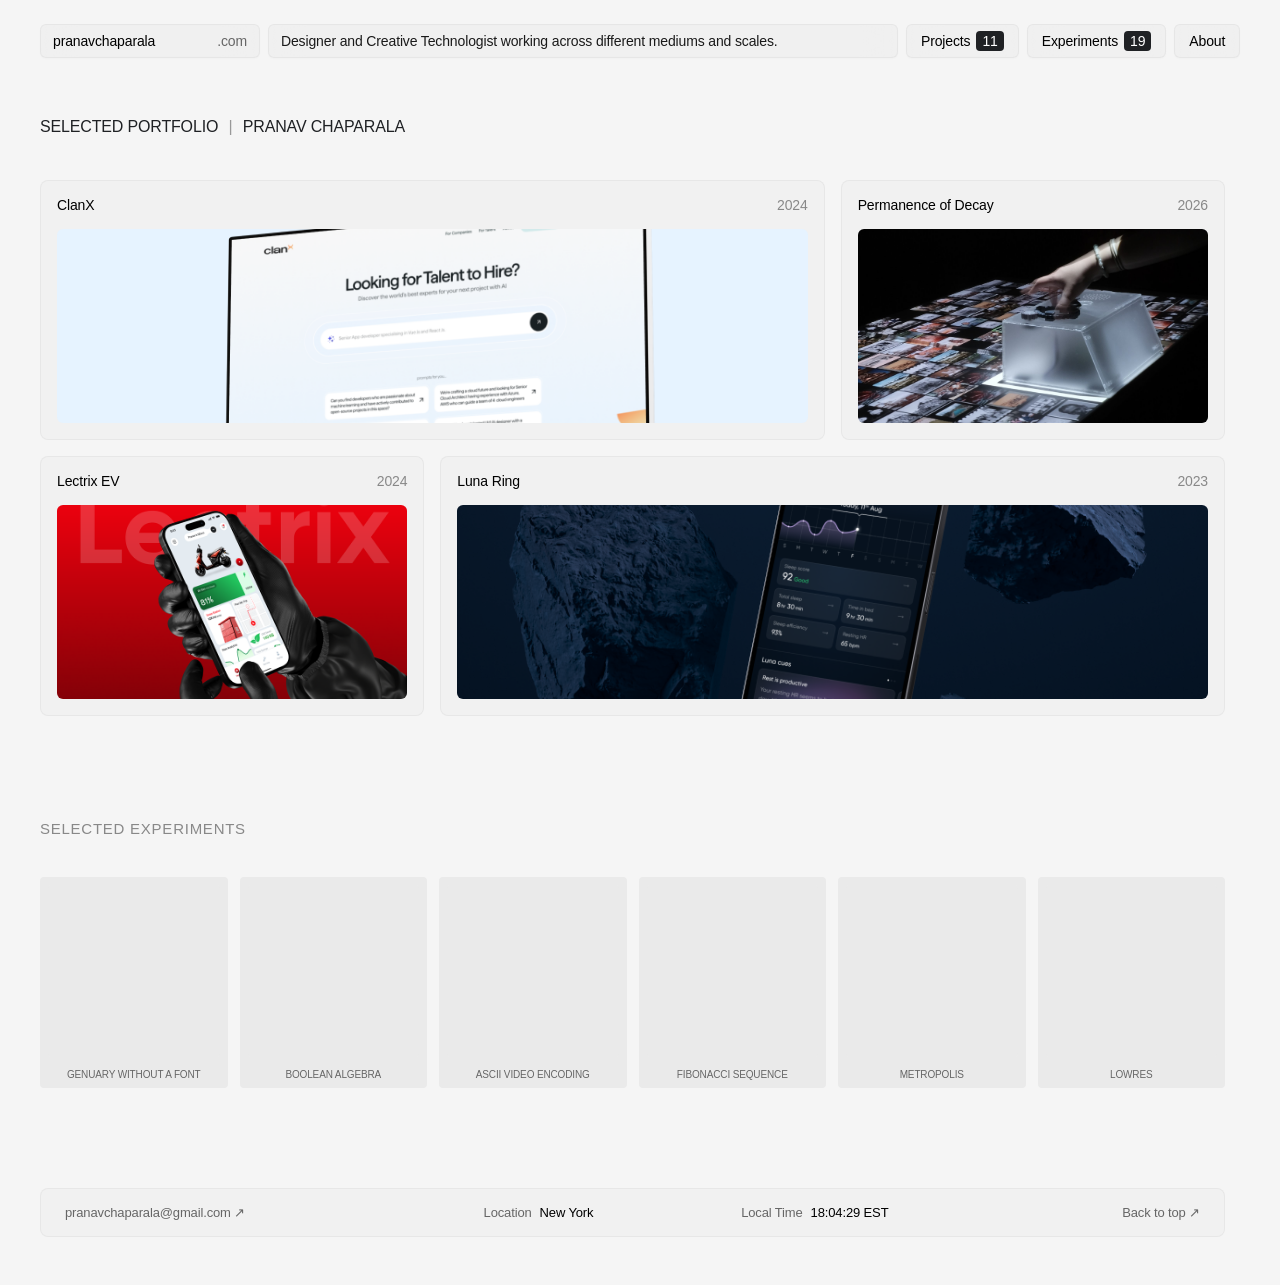
==== index.html @ d1af14c4 "About and footer" ====
<!DOCTYPE html>
<html lang="en">

<head>
    <script async src="https://www.googletagmanager.com/gtag/js?id=G-ZQ1FRLB07W"></script>
    <script>
        window.dataLayer = window.dataLayer || [];
        function gtag() { dataLayer.push(arguments); }
        gtag('js', new Date());
        gtag('config', 'G-ZQ1FRLB07W');
    </script>

    <meta charset="UTF-8">
    <meta name="viewport" content="width=device-width, initial-scale=1.0">
    <title>Pranav Chaparala — Designer & Creative Technologist</title>
    <meta name="description"
        content="Portfolio of Pranav Chaparala, Product Designer and Creative Technologist based in NYC, showcasing product design case studies, generative coding experiments, and physical interface installations.">
    <link rel="icon" type="image/png" href="favicon.png">

    <script defer src="https://cloud.umami.is/script.js"
        data-website-id="ac456770-c586-452f-afe2-117426e32d21"></script>

    <link rel="stylesheet" href="style.css">
</head>

<body class="page-entering">

    <header>
        <a href="index.html" class="header-block logo-block">pranavchaparala<span>.com</span></a>
        <div class="header-block tagline-block">Designer and Creative Technologist working across different mediums and scales.</div>
        <nav id="main-nav">
            <a href="projects.html" class="nav-btn">Projects <span class="count">11</span></a>
            <a href="experiments.html" class="nav-btn">Experiments <span class="count">19</span></a>
            <a href="about.html" class="nav-btn">About</a>
        </nav>
    </header>

    <h1 class="page-title">Selected Portfolio <span>|</span> Pranav Chaparala</h1>

    <main class="projects-wrapper">
        <div class="home-bento-grid" id="home-bento-grid">
            <!-- Populated by home.js -->
        </div>

        <h2 class="home-section-title">Selected Experiments</h2>
        <div class="home-experiments-thumbs" id="home-experiments-thumbs">
            <!-- Populated by home.js -->
        </div>
    </main>

    <!-- Case Study Modal -->
    <div class="modal-overlay" id="case-study-modal">
        <div class="modal-sheet" id="modal-sheet-node">
            <div class="modal-right-progress-rail" id="modal-rail">
                <div class="modal-right-viewport-window" id="modal-viewport-indicator"></div>
                <div class="modal-mini-map-blueprint" id="modal-mini-map-content"></div>
            </div>

            <div class="modal-inner-content-frame">
                <div class="modal-sticky-header">
                    <div class="modal-nav-header-container">
                        <div class="header-block modal-project-title" id="modal-title-target">Project Architectural Overview</div>
                        <a class="nav-btn active" id="modal-action-btn" target="_blank">Live Website ↗</a>
                        <button class="nav-btn" id="modal-close-btn-desktop" onclick="closeCaseStudy(event)">Close View</button>
                        <button class="nav-btn active" id="modal-close-btn-mobile" onclick="closeCaseStudy(event)">Close</button>
                    </div>
                </div>

                <div class="modal-body-scroller-content">
                    <div class="modal-content-container" id="modal-dynamic-body-target">
                    </div>
                </div>
            </div>
        </div>
    </div>

    <!-- Experiment Modal -->
    <div class="modal-overlay" id="experiment-modal">
        <div class="modal-sheet exp-modal-sheet" id="experiment-modal-sheet">
            <div class="modal-right-progress-rail" id="exp-modal-rail">
                <div class="modal-right-viewport-window" id="exp-modal-viewport-indicator"></div>
                <div class="modal-mini-map-blueprint" id="exp-modal-mini-map"></div>
            </div>

            <div class="modal-inner-content-frame">
                <div class="modal-sticky-header">
                    <div class="modal-nav-header-container">
                        <div class="header-block modal-project-title" id="experiment-modal-title">Experiment Title</div>
                        <button class="nav-btn" onclick="closeExperimentModal(event)">Close View</button>
                    </div>
                </div>

                <div class="modal-body-scroller-content exp-modal-body" id="exp-modal-body">
                    <div class="modal-content-container exp-modal-content" id="exp-modal-dynamic-body">
                        <div class="exp-modal-media-wrap" id="experiment-media-container"></div>
                        <div class="exp-modal-meta-row" id="exp-modal-meta"></div>
                    </div>
                </div>
            </div>
        </div>
    </div>

    <footer class="site-footer">
        <div class="site-footer-col">
            <a href="mailto:pranavchaparala@gmail.com" data-haptic>pranavchaparala@gmail.com ↗</a>
        </div>
        <div class="site-footer-col" id="nyc-location-wrap">
            <span>Location</span>
            <strong>New York</strong>
            <div class="footer-popup map-popup">
                <img src="assets/map.png" alt="NYC Map">
            </div>
        </div>
        <div class="site-footer-col" id="nyc-time-wrap">
            <span>Local Time</span>
            <strong id="nyc-local-time">00:00:00 EST</strong>
            <div class="footer-popup time-popup" id="other-timezones-list">
                <!-- Populated by home.js -->
            </div>
        </div>
        <div class="site-footer-col scroll-top-col">
            <a href="#" onclick="window.scrollTo({top:0, behavior:'smooth'}); return false;" data-haptic>Back to top ↗</a>
        </div>
    </footer>

    <script src="projects.js"></script>
    <script src="haptics.js"></script>
    <script src="page-transition.js"></script>
    <script src="experiments.js"></script>
    <script src="app.js"></script>
    <script src="home.js"></script>
    <script>
        function initTaglineMarquee() {
            const el = document.querySelector('.tagline-block');
            if (!el) return;
            const overflow = el.scrollWidth - el.clientWidth;
            if (overflow > 2) {
                el.style.setProperty('--marquee-dist', `-${overflow}px`);
                el.classList.add('overflow-active');
            }
        }
        window.addEventListener('load', initTaglineMarquee);
        window.addEventListener('resize', initTaglineMarquee);
    </script>
</body>

</html>
---- style.css ----
/* ============================================
   PORTFOLIO DESIGN SYSTEM
   Extracted from new_work.html design reference
   ============================================ */

/* --- Core Reset & Minimalist UI Foundations --- */
* {
    box-sizing: border-box;
    margin: 0;
    padding: 0;
    -webkit-font-smoothing: antialiased;
    -moz-osx-font-smoothing: grayscale;
}

html {
    scrollbar-gutter: stable;
}

body {
    font-family: "SF Pro Text", "SF Pro Display", -apple-system, BlinkMacSystemFont, "Segoe UI", Roboto, Helvetica, Arial, sans-serif;
    background-color: #F5F5F5;
    color: #000000;
    padding: 90px 40px 24px 40px;
    letter-spacing: -0.01em;
    overflow-x: hidden;
    font-size: 14px;
}

/* --- STABLE FIXED NAVIGATION BAR --- */
header {
    position: fixed;
    top: 0;
    left: 0;
    right: 0;
    display: flex;
    align-items: stretch;
    gap: 8px;
    padding: 24px 40px;
    background-color: transparent;
    z-index: 200000;
    width: 100%;
    pointer-events: none;
}

.header-block {
    position: relative;
    background-color: rgba(238, 238, 238, 0.75);
    backdrop-filter: blur(16px);
    -webkit-backdrop-filter: blur(16px);
    border: 1px solid rgba(221, 221, 221, 0.5);
    padding: 6px 12px;
    font-size: 14px;
    font-weight: 400;
    display: flex;
    align-items: center;
    color: #1F2124;
    border-radius: 6px;
    pointer-events: auto;
    box-shadow: 0 1px 2px rgba(0, 0, 0, 0.02);
    transition: background-color 0.15s ease, border-color 0.15s ease, color 0.15s ease;
}

.logo-block {
    font-weight: 500;
    cursor: pointer;
    text-decoration: none;
    color: inherit;
}

.logo-block:hover {
    background-color: #CAD1D9;
    color: #1F2124;
    border-color: rgba(200, 200, 200, 0.6);
}

.logo-block span {
    display: inline-block;
    color: #666666;
    margin-left: 8px;
    transition: margin-left 0.3s cubic-bezier(0.16, 1, 0.3, 1), color 0.15s ease;
}

.logo-block:hover span {
    margin-left: 0px;
    color: #CAD1D9;
}

.tagline-block {
    flex-grow: 1;
    color: #1a1a1a;
}

nav {
    display: flex;
    gap: 8px;
    pointer-events: auto;
}

@keyframes tagline-marquee {
    0% {
        transform: translateX(0);
    }

    40% {
        transform: translateX(0);
    }

    60% {
        transform: translateX(var(--marquee-dist, 0px));
    }

    90% {
        transform: translateX(var(--marquee-dist, 0px));
    }

    100% {
        transform: translateX(0);
    }
}

/* --- Desktop + Tablet: modal seamless transition --- */
@media (min-width: 769px) {
    .tagline-block {
        overflow: hidden;
        white-space: nowrap;
        position: relative;
        transition: opacity 0.4s cubic-bezier(0.16, 1, 0.3, 1), transform 0.4s cubic-bezier(0.16, 1, 0.3, 1);
    }

    .tagline-block.overflow-active .tagline-text {
        display: inline-block;
        animation: tagline-marquee 8s ease-in-out infinite;
    }

    nav {
        transition: opacity 0.4s cubic-bezier(0.16, 1, 0.3, 1), transform 0.4s cubic-bezier(0.16, 1, 0.3, 1);
    }

}

/* --- Desktop modal seamless transition --- */
@media (min-width: 1025px) {

    body:has(.modal-overlay.expanded) header .tagline-block,
    body:has(.modal-overlay.expanded) header nav,
    body:has(.modal-overlay.rail-active) header .tagline-block,
    body:has(.modal-overlay.rail-active) header nav {
        opacity: 0;
        pointer-events: none;
        transform: translateY(-4px);
    }
}

/* --- Desktop-only navbar structural layout --- */
@media (min-width: 1025px) {
    .header-block {
        height: 34px;
    }

    .nav-btn {
        height: 34px;
    }

    .logo-block {
        display: flex;
        justify-content: space-between;
        align-items: center;
        width: 220px;
        flex-shrink: 0;
    }

    nav {
        margin-left: auto;
    }
}

.haptic-container-hidden {
    display: inline-block !important;
    position: absolute !important;
    width: 1px !important;
    height: 1px !important;
    padding: 0 !important;
    margin: -1px !important;
    overflow: hidden !important;
    clip: rect(0, 0, 0, 0) !important;
    white-space: nowrap !important;
    border: 0 !important;
    pointer-events: none !important;
}

.haptic-input-hidden {
    position: absolute !important;
    opacity: 0 !important;
    pointer-events: none !important;
    visibility: hidden !important;
}

.nav-btn {
    position: relative;
    background-color: rgba(238, 238, 238, 0.75);
    backdrop-filter: blur(16px);
    -webkit-backdrop-filter: blur(16px);
    border: 1px solid rgba(221, 221, 221, 0.5);
    padding: 6px 14px;
    font-family: inherit;
    font-size: 14px;
    cursor: pointer;
    display: flex;
    align-items: center;
    gap: 6px;
    color: #000000;
    border-radius: 6px;
    box-shadow: 0 1px 2px rgba(0, 0, 0, 0.02);
    transition: background-color 0.15s ease, border-color 0.15s ease, color 0.15s ease;
    text-decoration: none;
}

.nav-btn:hover {
    background-color: #CAD1D9;
    color: #000000;
    border-color: rgba(200, 200, 200, 0.6);
}

.nav-btn .count {
    background-color: #1F2124;
    color: #FFFFFF;
    padding: 2px 6px;
    font-size: 14px;
    font-weight: 500;
    border-radius: 4px;
    transition: background-color 0.15s ease, color 0.15s ease;
}

.nav-btn.active {
    background-color: #1F2124;
    color: #FFFFFF;
    border-color: #1F2124;
}

.nav-btn.active .count {
    background-color: #FFFFFF;
    color: #1F2124;
}

/* --- Page Title --- */
.page-title {
    font-size: 16px;
    font-weight: 400;
    letter-spacing: -0.01em;
    margin-top: 28px;
    margin-bottom: 28px;
    color: #1F2124;
    text-transform: uppercase;
}

.page-title span {
    color: #999999;
    margin: 0 6px;
    font-weight: 300;
}

/* --- Grid & Cards Architecture --- */
.projects-wrapper {
    display: flex;
    flex-direction: column;
    gap: 24px;
    width: 100%;
}

/* 3-column grid that contains all layout-1 single-image cards */
.project-single-grid {
    display: grid;
    grid-template-columns: repeat(3, 1fr);
    gap: 16px;
    width: 100%;
}

.project-card-container {
    display: flex;
    flex-direction: column;
    gap: 6px;
    background-color: #EAEAEA;
    border-radius: 4px;
    padding: 8px;
    text-decoration: none;
    color: inherit;
    cursor: pointer;
    width: 100%;
    transition: background-color 0.2s ease;
}

/* Inside single-grid, each card fills its grid cell */
.project-single-grid .project-card-container {
    width: 100%;
}

.project-header {
    display: flex;
    justify-content: space-between;
    padding: 2px;
    font-size: 14px;
    color: #1F2124;
}

.project-gallery {
    display: grid;
    gap: 6px;
    width: 100%;
}

@media (min-width: 769px) {

    /* layout-2 hugs content, layout-3 is full width */
    .project-card-container.layout-2 {
        width: fit-content;
        max-width: 100%;
    }

    .project-card-container.layout-3 {
        width: 100%;
    }

    /* layout-2 hugs content, layout-3 always full-width */
    .project-card-container.layout-2 .project-gallery {
        width: fit-content;
        max-width: 100%;
    }

    .project-card-container.layout-3 .project-gallery {
        width: 100%;
    }

    .project-gallery {
        display: flex;
        gap: 6px;
        height: 420px;
    }

    .media-frame {
        height: 100%;
        width: auto;
        flex-shrink: 1;
        min-width: 0;
    }

    .project-card-container.layout-3 .media-frame {
        flex: 1;
    }
}

/* Single-image cards in the 3-col grid use aspect-ratio, not fixed height */
.project-single-grid .project-gallery {
    height: auto;
    display: block;
}

.project-single-grid .media-frame {
    width: 100%;
    position: relative;
}

.project-single-grid .media-frame img,
.project-single-grid .media-frame video {
    position: absolute;
    top: 0;
    left: 0;
    width: 100%;
    height: 100%;
    object-fit: cover;
}

.gallery-grid-3 {
    grid-template-columns: repeat(3, 1fr);
}

.gallery-grid-2 {
    grid-template-columns: 4fr 7fr;
}

.gallery-grid-1 {
    grid-template-columns: 1fr;
}

.gallery-grid-panoramic-single {
    grid-template-columns: 1fr;
    max-width: 66.666%;
}

.media-frame {
    position: relative;
    background-color: #E5E8EB;
    overflow: hidden;
    border-radius: 4px;
    width: 100%;
}

.ratio-cube {
    aspect-ratio: 1.5 / 1;
}

.ratio-panoramic-split {
    aspect-ratio: 2.3 / 1;
}

.ratio-echoes-left {
    aspect-ratio: 1 / 1.05;
}

.ratio-echoes-right {
    aspect-ratio: 1.75 / 1;
}

.ratio-landscape {
    aspect-ratio: 16 / 9.5;
}

.media-frame img,
.media-frame video {
    width: 100%;
    height: 100%;
    object-fit: cover;
    display: block;
    transition: transform 0.4s cubic-bezier(0.16, 1, 0.3, 1);
}

.project-card-container:hover .media-frame img,
.project-card-container:hover .media-frame video {
    transform: scale(0.98);
    border-radius: 4px;
}

/* Reveal color matches card hover bg so no "shadow ring" appears */
.project-card-container:hover .media-frame {
    background-color: #CBD1D7;
}

.project-card-container:hover {
    background-color: #CBD1D7;
}

/* projects-section: flex column, gaps between layout rows */
#projects-section {
    display: flex;
    flex-direction: column;
    gap: 24px;
    width: 100%;
}




/* --- Experiments Masonry — 5 columns, project-card-container style --- */
.experiments-masonry {
    column-count: 5;
    column-gap: 16px;
    width: 100%;
}

/* Each card uses the same project-card-container look */
.experiment-item {
    break-inside: avoid;
    margin-bottom: 16px;
    display: inline-block;
    /* required for CSS column flow */
    width: 100%;
}

.experiment-item .project-header {
    margin-bottom: 4px;
}

.experiment-item .project-year {
    opacity: 0.8;
}

/* Media wrapper inside the card: natural aspect ratio, no cropping */
.experiment-media-wrap {
    width: 100%;
    overflow: hidden;
    border-radius: 3px;
    background-color: #E5E8EB;
}

.experiment-media {
    display: block;
    width: 100%;
    height: auto;
    border-radius: 3px;
    transition: transform 0.4s cubic-bezier(0.16, 1, 0.3, 1);
}

/* Reuse project card hover — scale image, match bg so no shadow ring */
.experiment-item.project-card-container:hover .experiment-media-wrap {
    background-color: #CBD1D7;
}

.experiment-item.project-card-container:hover .experiment-media {
    transform: scale(0.99);
}

/* Responsive */
@media (max-width: 1400px) {
    .experiments-masonry {
        column-count: 4;
    }
}

@media (max-width: 1100px) {
    .experiments-masonry {
        column-count: 3;
    }
}

@media (max-width: 768px) {
    .experiments-masonry {
        column-count: 2;
        column-gap: 10px;
    }

    .experiment-item {
        margin-bottom: 10px;
    }
}

@media (max-width: 480px) {
    .experiments-masonry {
        column-count: 2;
    }
}

/* -------------------------------------------------------
   EXPERIMENT MODAL — viewport-fit, no scroll needed
   ------------------------------------------------------- */

/* The sheet for experiments is taller by default so content fits */
.exp-modal-sheet {
    display: flex;
    flex-direction: column;
}

/* Body layout: flex column so image fills remaining space */
.exp-modal-body {
    flex: 1;
    min-height: 0;
    display: flex;
    flex-direction: column;
    padding: 8px 32px 24px 32px;
    overflow-y: auto;
    /* always enable scrolling if needed */
    transition: padding 0.5s cubic-bezier(0.16, 1, 0.3, 1);
}

.exp-modal-content {
    flex: 1;
    min-height: 0;
    display: flex;
    flex-direction: column;
    gap: 20px;
}

/* Media wraps tightly around content (no waste space) */
.exp-modal-media-wrap {
    flex: 0 1 auto;
    width: fit-content;
    height: fit-content;
    max-width: 100%;
    margin: 0 auto;
    display: flex;
    align-items: center;
    justify-content: center;
    overflow: hidden;
    border-radius: 6px;
    background-color: #F0F0F0;
}

.exp-modal-media-wrap img,
.exp-modal-media-wrap video {
    max-width: 100%;
    max-height: min(720px, 70vh);
    width: auto;
    height: auto;
    object-fit: contain;
    display: block;
    border-radius: 4px;
}

/* Compact metadata board for experiments modal */
.exp-metadata-board {
    margin: 0 auto 0 auto;
    flex-shrink: 0;
}

.exp-metadata-board .meta-panel-body-card {
    padding: 14px 18px;
    font-size: 14px;
}


/* --- About Section --- */
.about-container {
    max-width: 900px;
    display: flex;
    flex-direction: column;
    gap: 0;
}

.about-container h1 {
    font-size: 32px;
    font-weight: 600;
    letter-spacing: -0.03em;
    color: #1F2124;
    margin-bottom: 16px;
}

.about-container h2 {
    font-size: 13px;
    font-weight: 500;
    letter-spacing: 0.04em;
    text-transform: uppercase;
    color: #999999;
    margin-top: 24px;
    margin-bottom: 12px;
}

.about-body-text {
    font-size: 15px;
    color: #444444;
    line-height: 1.65;
    margin-bottom: 8px;
}

.about-divider {
    border: none;
    border-top: 1px solid #E0E0E0;
    margin: 24px 0;
}

.about-two-col {
    display: grid;
    grid-template-columns: 1fr 1fr;
    gap: 40px;
}

.about-links {
    display: flex;
    flex-direction: column;
    gap: 8px;
}

.about-links a {
    color: #1F2124;
    text-decoration: none;
    font-size: 15px;
    transition: color 0.15s ease;
}

.about-links a:hover {
    color: #666666;
}

.about-work-list {
    display: flex;
    flex-direction: column;
    gap: 6px;
}

.about-work-list span {
    font-size: 15px;
    color: #444444;
}

.about-recognition-grid {
    display: grid;
    grid-template-columns: 1fr 1fr;
    gap: 12px 40px;
}

.about-recognition-grid span {
    font-size: 15px;
    color: #444444;
}

/* --- Backdrop View Overlay (Modal) --- */
.modal-overlay {
    position: fixed;
    top: 0;
    left: 0;
    width: 100%;
    height: 100%;
    z-index: 10000;
    display: flex;
    justify-content: center;
    align-items: flex-start;
    opacity: 0;
    pointer-events: none;
    transition: opacity 0.4s cubic-bezier(0.16, 1, 0.3, 1);
}

.modal-overlay::before {
    content: "";
    position: fixed;
    top: 0;
    left: 0;
    width: 100%;
    height: 100%;
    background-color: rgba(0, 0, 0, 0);
    backdrop-filter: blur(0px);
    -webkit-backdrop-filter: blur(0px);
    z-index: -1;
    transition: backdrop-filter 0.8s cubic-bezier(0.16, 1, 0.3, 1), -webkit-backdrop-filter 0.8s cubic-bezier(0.16, 1, 0.3, 1), background-color 0.8s cubic-bezier(0.16, 1, 0.3, 1);
}

.modal-overlay.active {
    opacity: 1;
    pointer-events: auto;
}

.modal-overlay.active::before {
    background-color: rgba(0, 0, 0, 0.12);
    backdrop-filter: blur(6px);
    -webkit-backdrop-filter: blur(6px);
}

/* --- Minimap Rail --- */
.modal-right-progress-rail {
    position: fixed;
    top: 50%;
    right: 20px;
    transform: translateY(-50%);
    width: 52px;
    height: auto;
    max-height: calc(100vh - 120px);
    background-color: rgba(0, 0, 0, 0.02);
    border: 1px solid rgba(0, 0, 0, 0.06);
    border-radius: 4px;
    z-index: 1000;
    pointer-events: none;
    opacity: 0;
    overflow: hidden;
    display: flex;
    flex-direction: column;
    transition: opacity 0.3s ease;
}

.modal-overlay.expanded .modal-right-progress-rail,
.modal-overlay.rail-active .modal-right-progress-rail {
    opacity: 1;
}

.modal-right-viewport-window {
    position: absolute;
    left: 0;
    top: 0;
    width: 100%;
    border: 1.5px solid #000000;
    background-color: rgba(0, 0, 0, 0.03);
    z-index: 2;
    will-change: transform, height;
}

.modal-mini-map-blueprint {
    position: absolute;
    right: 0;
    top: 0;
    width: 100vw;
    pointer-events: none;
    opacity: 0.12;
    transform-origin: top right;
    z-index: 1;
}

/* --- Modal Sheet Container --- */
.modal-sheet {
    position: relative;
    background-color: #FFFFFF;
    width: 70%;
    max-width: 1100px;
    height: calc(100vh - 130px);
    margin-top: 90px;
    border-radius: 12px;
    box-shadow: 0 20px 50px rgba(0, 0, 0, 0.08);
    overflow-y: scroll;
    overflow-x: hidden;
    transform: translateY(60px) translateZ(0);
    will-change: transform, width, max-width, height, margin-top, border-radius;
    transition: transform 0.5s cubic-bezier(0.16, 1, 0.3, 1), width 0.5s cubic-bezier(0.16, 1, 0.3, 1), max-width 0.5s cubic-bezier(0.16, 1, 0.3, 1), height 0.5s cubic-bezier(0.16, 1, 0.3, 1), margin-top 0.5s cubic-bezier(0.16, 1, 0.3, 1), border-radius 0.5s cubic-bezier(0.16, 1, 0.3, 1);
}

.modal-sheet::-webkit-scrollbar {
    display: none;
}

.modal-sheet {
    scrollbar-width: none;
}

.modal-overlay.active .modal-sheet {
    transform: translateY(0) translateZ(0);
}

.modal-overlay.expanded .modal-sheet {
    width: 100%;
    max-width: 100%;
    height: 100vh;
    margin-top: 0;
    border-radius: 0;
}

/* --- STICKY CONTROL SUB-NAV BAR --- */
.modal-sticky-header {
    position: sticky;
    top: 0;
    background-color: transparent;
    z-index: 99;
    padding: 24px 32px;
    transition: padding 0.5s cubic-bezier(0.16, 1, 0.3, 1);
    pointer-events: none;
}

.modal-overlay.expanded .modal-sticky-header {
    padding: 24px 40px;
    /* Match main tagline padding */
}

.modal-nav-header-container {
    width: 100%;
    max-width: 1036px;
    margin: 0 auto;
    display: flex;
    gap: 8px;
    align-items: stretch;
    pointer-events: auto;
    /* permit clicks through the pointer-events: none header parent */
    transition: max-width 0.4s cubic-bezier(0.16, 1, 0.3, 1);
}

@media (min-width: 769px) {

    .modal-overlay.expanded .modal-nav-header-container,
    .modal-overlay.rail-active .modal-nav-header-container {
        max-width: none !important;
        width: 100% !important;
    }
}

.modal-project-title {
    font-size: 14px;
    font-weight: 500;
    color: #1F2124;
    flex-grow: 1;
    transition: margin-left 0.4s cubic-bezier(0.16, 1, 0.3, 1);
}

@media (min-width: 1025px) {

    .modal-overlay.expanded .modal-project-title,
    .modal-overlay.rail-active .modal-project-title {
        margin-left: 228px !important;
    }
}

/* --- Content Layout Scroller Frame --- */
.modal-inner-content-frame {
    width: 100%;
    display: flex;
    flex-direction: column;
}

.modal-body-scroller-content {
    width: 100%;
    padding: 8px 32px 32px 32px;
    display: flex;
    flex-direction: column;
    transition: padding 0.5s cubic-bezier(0.16, 1, 0.3, 1);
}

.modal-content-container {
    width: 100%;
    max-width: 1036px;
    margin: 0 auto;
    display: flex;
    flex-direction: column;
    gap: 40px;
}

.modal-overlay.expanded .modal-body-scroller-content {
    padding: 12px 110px 120px 64px;
}

/* --- Modal Hero Section --- */
.modal-hero-showcase {
    background: linear-gradient(to bottom, #EAEAEA, #FFFFFF);
    border-radius: 6px;
    padding: 64px 24px;
    text-align: center;
    display: flex;
    flex-direction: column;
    align-items: center;
    gap: 32px;
    width: 100%;
}

.modal-hero-title {
    font-size: 46px;
    font-weight: 700;
    color: #1F2124;
    letter-spacing: -0.03em;
    line-height: 1.1;
    max-width: 600px;
}

.modal-hero-display-frame {
    width: 85%;
    aspect-ratio: 1.618 / 1;
    background-color: #FFFFFF;
    border-radius: 4px;
    box-shadow: 0 12px 36px rgba(0, 0, 0, 0.06);
    border: 1px solid #EAEAEA;
    overflow: hidden;
}

.modal-hero-display-frame img,
.modal-hero-display-frame video {
    width: 100%;
    height: 100%;
    object-fit: cover;
}

.modal-body-intro-text {
    font-size: 15px;
    color: #444444;
    line-height: 1.6;
    text-align: center;
    max-width: 640px;
    margin: 0 auto;
}

/* --- UNIFIED CSS GRID FOR METADATA PANELS --- */
.metadata-showcase-board {
    display: grid;
    grid-template-columns: 2.1fr 1fr 1fr;
    gap: 12px;
    width: 100%;
    max-width: 1036px;
    margin: 32px auto 48px auto;
    font-family: -apple-system, BlinkMacSystemFont, "Segoe UI", Roboto, Helvetica, sans-serif;
}

.meta-stack-block {
    display: flex;
    flex-direction: column;
    background-color: #EFEFEF;
    border-radius: 6px;
    padding: 8px;
    gap: 4px;
}

.meta-panel-tag-new {
    font-size: 11px;
    font-weight: 500;
    color: #8C939D;
    text-transform: uppercase;
    letter-spacing: 0.05em;
    display: block;
}

.meta-panel-body-new {
    font-size: 14px;
    color: #1A1D20;
    line-height: 1.4;
    flex-grow: 1;
}

.meta-panel-body-new.list-layout {
    display: flex;
    flex-direction: column;
    gap: 2px;
}

.meta-list-row {
    color: #1A1D20;
    font-size: 14px;
    font-weight: 400;
}

.mobile-live-website-btn {
    display: none;
}

#modal-close-btn-mobile {
    display: none;
}

/* --- Narrative Content Modules --- */
.narrative-editorial-block {
    display: flex;
    flex-direction: column;
    gap: 16px;
    max-width: 720px;
    margin: 20px 0;
}

.narrative-editorial-block h3 {
    font-size: 20px;
    font-weight: 600;
    color: #1F2124;
    letter-spacing: -0.01em;
}

.narrative-editorial-block p {
    font-size: 15px;
    color: #444444;
    line-height: 1.65;
}

/* --- Split Imagery Showcase --- */
.split-imagery-showcase {
    display: grid;
    grid-template-columns: repeat(2, 1fr);
    gap: 16px;
    width: 100%;
    margin: 12px 0;
}

.split-img-box {
    background-color: #F9F9F9;
    border: 1px solid #EEEEEE;
    border-radius: 6px;
    aspect-ratio: 16 / 10;
    overflow: hidden;
}

.split-img-box img,
.split-img-box video {
    width: 100%;
    height: 100%;
    object-fit: cover;
}

/* --- Full Width Image in Modal --- */
.modal-full-img {
    width: 100%;
    border-radius: 6px;
    overflow: hidden;
    border: 1px solid #EEEEEE;
}

.modal-full-img img,
.modal-full-img video {
    width: 100%;
    height: auto;
    display: block;
}

/* --- Experiment Modal --- */
.experiment-modal-overlay {
    position: fixed;
    top: 0;
    left: 0;
    width: 100%;
    height: 100%;
    z-index: 10000;
    display: flex;
    justify-content: center;
    align-items: center;
    opacity: 0;
    pointer-events: none;
    transition: opacity 0.3s cubic-bezier(0.16, 1, 0.3, 1);
}

.experiment-modal-overlay::before {
    content: "";
    position: fixed;
    top: 0;
    left: 0;
    width: 100%;
    height: 100%;
    background-color: rgba(0, 0, 0, 0);
    backdrop-filter: blur(16px);
    -webkit-backdrop-filter: blur(16px);
    z-index: -1;
    opacity: 0;
    transition: opacity 0.3s ease, background-color 0.3s ease;
}

.experiment-modal-overlay.active {
    opacity: 1;
    pointer-events: auto;
}

.experiment-modal-overlay.active::before {
    background-color: rgba(0, 0, 0, 0.4);
    opacity: 1;
}

.experiment-modal-content {
    position: relative;
    max-width: 80vw;
    max-height: 85vh;
    display: flex;
    flex-direction: column;
    align-items: center;
    gap: 16px;
}

.experiment-modal-content img,
.experiment-modal-content video {
    max-width: 100%;
    max-height: 75vh;
    border-radius: 8px;
    object-fit: contain;
}

.experiment-modal-info {
    text-align: center;
    color: #FFFFFF;
}

.experiment-modal-info h3 {
    font-size: 18px;
    font-weight: 600;
    margin-bottom: 4px;
}

.experiment-modal-info p {
    font-size: 14px;
    opacity: 0.7;
}

.experiment-modal-close {
    position: absolute;
    top: -40px;
    right: 0;
    background: rgba(255, 255, 255, 0.15);
    border: none;
    color: #FFFFFF;
    font-size: 14px;
    padding: 6px 14px;
    border-radius: 4px;
    cursor: pointer;
    font-family: inherit;
    transition: background 0.15s ease;
}

.experiment-modal-close:hover {
    background: rgba(255, 255, 255, 0.25);
}

/* --- Responsive Breakpoints --- */
@media (max-width: 992px) {
    .modal-right-progress-rail {
        display: none !important;
    }

    .modal-overlay.expanded .modal-body-scroller-content {
        padding: 12px 32px 48px 32px;
    }
}

@media (max-width: 1024px) {
    body {
        padding: 110px 16px 16px 16px;
    }

    header {
        padding: 16px;
        flex-direction: column;
        align-items: stretch;
        gap: 8px;
    }

    .logo-block {
        width: 100%;
        display: flex;
        justify-content: flex-start;
        align-items: center;
    }


    .tagline-block {
        display: none;
    }

    nav {
        width: 100%;
        display: flex;
        gap: 8px;
    }

    nav .nav-btn {
        flex: 1;
        justify-content: center;
    }

    /* Only show first picture of cover on mobile */
    .project-gallery .media-frame:not(:first-child) {
        display: none !important;
    }

    .project-single-grid {
        grid-template-columns: 1fr !important;
    }

    .modal-overlay.expanded .modal-project-title,
    .modal-overlay.rail-active .modal-project-title {
        margin-left: 0 !important;
    }

    .project-row-split {
        grid-template-columns: 1fr;
        gap: 16px;
    }

    .gallery-grid-3,
    .gallery-grid-2 {
        grid-template-columns: 1fr;
    }

    .gallery-grid-panoramic-single {
        max-width: 100%;
    }

    .modal-sheet {
        width: 100%;
        height: 100vh;
        margin-top: 0;
        border-radius: 0;
    }

    .modal-sticky-header {
        padding: 12px;
        top: 88px;
    }

    .modal-nav-header-container {
        flex-wrap: wrap;
    }

    .modal-body-scroller-content {
        padding: 16px 12px;
    }

    /* Prevent padding increase on mobile project detail page when scrolled */
    .modal-overlay.expanded .modal-body-scroller-content {
        padding: 16px 12px !important;
    }

    .modal-overlay.expanded .modal-sticky-header {
        padding: 12px !important;
    }

    /* Modal button changes for mobile */
    #modal-action-btn,
    #modal-close-btn-desktop {
        display: none !important;
    }

    #modal-close-btn-mobile {
        display: flex !important;
    }

    .mobile-live-website-btn {
        display: flex !important;
        width: 100%;
        justify-content: center;
        margin-top: -16px;
        margin-bottom: 24px;
        text-align: center;
    }

    .metadata-showcase-board {
        grid-template-columns: 1fr;
        gap: 16px;
    }

    .split-imagery-showcase {
        grid-template-columns: 1fr;
    }

    .meta-panel-body-card {
        height: auto;
    }

    .modal-hero-title {
        font-size: 28px;
    }

    .about-two-col {
        grid-template-columns: 1fr;
        gap: 16px;
    }

    .about-recognition-grid {
        grid-template-columns: 1fr;
    }

    .experiments-grid {
        grid-template-columns: repeat(auto-fill, minmax(160px, 1fr));
    }
}

/* --- CASE STUDY STYLES (Scoped to case-study-container inside modal-sheet) --- */
.modal-sheet .case-study-container {
    width: 100%;
    max-width: 1036px;
    margin-left: 0;
    padding-top: 0;
    padding-bottom: 80px;
    display: flex;
    flex-direction: column;
}

.modal-sheet .case-study-container h1 {
    font-size: 18px;
    font-weight: 500;
    margin-bottom: 20px;
    letter-spacing: -0.01em;
    line-height: 1.1;
}

.modal-sheet .case-study-container .body-text {
    font-size: 18px;
    line-height: 1.5;
    color: #000000;
    margin-bottom: 24px;
}

.modal-sheet .case-study-container .meta-grid {
    display: grid;
    grid-template-columns: 80px 1fr;
    gap: 10px 40px;
    margin: 40px 0 50px 0;
}

.modal-sheet .case-study-container .meta-label {
    font-size: 18px;
    color: #919191;
}

.modal-sheet .case-study-container .meta-value {
    font-size: 18px;
    color: #000000;
    font-weight: 500;
}

.modal-sheet .case-study-container h2 {
    font-size: 18px;
    font-weight: 600;
    text-transform: uppercase;
    margin: 50px 0 20px;
    letter-spacing: 0.05em;
}

.modal-sheet .case-study-container hr {
    border: none;
    height: 1px;
    background: rgba(0, 0, 0, 0.08);
    margin: 50px 0;
}

.modal-sheet .case-study-container img {
    width: 100%;
    height: auto;
    display: block;
    margin-bottom: 20px;
}

.modal-sheet .case-study-container .full-img {
    width: 100%;
    height: auto;
    background: #f5f5f5;
    margin-bottom: 20px;
    display: block;
}

.modal-sheet .case-study-container .img-grid {
    display: grid;
    grid-template-columns: 1fr 1fr;
    gap: 20px;
    margin: 20px 0;
}

.modal-sheet .case-study-container .gallery-grid {
    display: grid;
    grid-template-columns: repeat(3, 1fr);
    gap: 15px;
    margin: 20px 0;
}

.modal-sheet .case-study-container .gallery-item {
    aspect-ratio: 16/10;
    background: #f5f5f5;
    width: 100%;
}

.modal-sheet .case-study-container .tagline {
    font-size: 18px;
    font-style: italic;
    color: #707070;
    margin-bottom: 24px;
}

.modal-sheet .case-study-container .list-title {
    font-size: 14px;
    font-weight: 700;
    text-transform: uppercase;
    letter-spacing: 0.05em;
    margin-bottom: 15px;
    display: block;
}

.modal-sheet .case-study-container .list-section {
    margin-bottom: 40px;
    list-style: none;
}

.modal-sheet .case-study-container .list-section li {
    font-size: 18px;
    line-height: 1.8;
    color: #000000;
}

.modal-sheet .case-study-container .list-section li::before {
    content: "• ";
    color: #919191;
    margin-right: 5px;
}

.modal-sheet .case-study-container .two-col-text {
    display: grid;
    grid-template-columns: 1fr 1fr;
    gap: 40px;
    margin: 20px 0;
}

.modal-sheet .case-study-container .quote-box {
    font-size: 24px;
    line-height: 1.4;
    font-weight: 400;
    margin: 80px 0;
    letter-spacing: -0.01em;
}

.modal-sheet .case-study-container .media-row {
    display: grid;
    grid-template-columns: 1fr 1fr;
    gap: 20px;
    margin: 20px 0;
    width: 100%;
    align-items: start;
}

.modal-sheet .case-study-container .media-row>* {
    width: 100%;
    height: auto;
    margin-bottom: 0 !important;
}

.modal-sheet .case-study-container.long-scroll img,
.modal-sheet .case-study-container.long-scroll video,
.modal-sheet .case-study-container.long-scroll .media-row {
    margin-bottom: 0 !important;
    margin-top: 0 !important;
}

.modal-sheet .case-study-container.long-scroll .media-row {
    gap: 0 20px;
}

/* Responsive Overrides matching project.css max-width 1024px */
@media (max-width: 1024px) {
    .modal-sheet .case-study-container {
        padding: 84px 16px 48px 16px !important;
    }

    .modal-sheet .case-study-container h1 {
        font-size: 14px !important;
        margin-bottom: 24px !important;
        font-weight: 600 !important;
        text-transform: uppercase;
    }

    .modal-sheet .case-study-container .body-text,
    .modal-sheet .case-study-container .list-section li {
        font-size: 14px !important;
        line-height: 1.5 !important;
        color: #707070 !important;
        margin-bottom: 16px !important;
    }

    .modal-sheet .case-study-container .meta-grid {
        grid-template-columns: 80px 1fr !important;
        gap: 10px 20px !important;
        margin: 40px 0 40px 0 !important;
    }

    .modal-sheet .case-study-container .meta-label {
        font-size: 13px !important;
        color: #000 !important;
        font-weight: 600 !important;
        text-transform: uppercase;
    }

    .modal-sheet .case-study-container .meta-value {
        font-size: 13px !important;
        color: #707070 !important;
    }

    .modal-sheet .case-study-container img,
    .modal-sheet .case-study-container .full-img {
        margin-bottom: 8px !important;
    }

    .modal-sheet .case-study-container .img-grid,
    .modal-sheet .case-study-container .gallery-grid {
        display: flex !important;
        flex-direction: column !important;
        gap: 8px !important;
        margin: 0 0 8px 0 !important;
    }

    .modal-sheet .case-study-container .media-row {
        display: flex !important;
        flex-direction: column !important;
        gap: 8px !important;
    }

    .modal-sheet .case-study-container hr {
        margin: 30px 0 !important;
    }

    .modal-sheet .case-study-container h2 {
        margin: 30px 0 16px !important;
    }

    .modal-sheet .case-study-container .two-col-text {
        grid-template-columns: 1fr !important;
        gap: 20px !important;
    }

    .modal-sheet .case-study-container .quote-box {
        font-size: 18px !important;
        margin: 40px 0 !important;
    }

    .modal-sheet .case-study-container .tagline {
        font-size: 14px !important;
    }
}

/* ========================================================
   GLOBAL SYSTEM IMPLEMENTATIONS (Transitions, Bento, Footer)
   ======================================================== */

/* --- Haptic Helper Utilities --- */
.haptic-container-hidden,
.haptic-input-hidden {
    display: none !important;
    position: absolute;
    width: 0;
    height: 0;
    opacity: 0;
    pointer-events: none;
}

/* --- Page Transitions --- */
.page-title,
.projects-wrapper,
.home-footer {
    transition: opacity 0.35s cubic-bezier(0.16, 1, 0.3, 1), transform 0.35s cubic-bezier(0.16, 1, 0.3, 1);
    opacity: 1;
    transform: translateY(0);
}

body.page-entering .page-title,
body.page-entering .projects-wrapper,
body.page-entering .home-footer {
    opacity: 0;
    transform: translateY(6px);
}

body.page-leaving .page-title,
body.page-leaving .projects-wrapper,
body.page-leaving .home-footer {
    opacity: 0;
    transform: translateY(-6px);
    transition-duration: 0.22s;
}

/* --- Tagline Loading Bar Sweep --- */
.tagline-block {
    position: relative;
    overflow: hidden;
}

.tagline-block::after {
    content: '';
    position: absolute;
    top: 0;
    left: 0;
    bottom: 0;
    width: 0;
    background-color: #CBD1D7;
    transition: width 1.2s cubic-bezier(0.65, 0, 0.35, 1), opacity 0.4s ease;
    z-index: -1;
    opacity: 0;
}

.tagline-block.tagline-loading::after {
    width: 100%;
    opacity: 1;
}

.tagline-block.tagline-dissolving::after {
    width: 100%;
    opacity: 0;
}

/* --- Mobile Scroll Header Adjustments on Scroll --- */
header {
    transition: transform 0.65s cubic-bezier(0.65, 0, 0.35, 1);
}

.modal-sticky-header {
    transition: top 0.65s cubic-bezier(0.65, 0, 0.35, 1);
}

@media (max-width: 1024px) {

    body:has(.modal-overlay.expanded) header,
    body:has(.modal-overlay.rail-active) header {
        transform: translateY(-160px) !important;
    }

    body:has(.modal-overlay.expanded) .modal-sticky-header,
    body:has(.modal-overlay.rail-active) .modal-sticky-header {
        top: 0 !important;
    }
}

/* --- Homepage Bento Grid --- */
.home-bento-grid {
    display: grid;
    grid-template-columns: repeat(3, 1fr);
    grid-auto-rows: 260px;
    gap: 16px;
    margin-top: 16px;
    margin-bottom: 32px;
}

.home-bento-card {
    background-color: rgba(238, 238, 238, 0.6);
    border: 1px solid rgba(221, 221, 221, 0.5);
    border-radius: 8px;
    padding: 16px;
    display: flex;
    flex-direction: column;
    justify-content: space-between;
    cursor: pointer;
    overflow: hidden;
    position: relative;
    transition: transform 0.3s ease, border-color 0.3s ease, box-shadow 0.3s ease;
}

.bento-span-2 {
    grid-column: span 2;
}

.bento-span-1 {
    grid-column: span 1;
}

.home-bento-card:hover {
    transform: translateY(-2px);
    border-color: rgba(180, 180, 180, 0.8);
    box-shadow: 0 4px 12px rgba(0, 0, 0, 0.05);
}

.bento-card-header {
    display: flex;
    justify-content: space-between;
    width: 100%;
    font-size: 14px;
    font-weight: 500;
    z-index: 2;
}

.bento-year {
    color: #888888;
    font-weight: 400;
}

.bento-media-frame {
    position: absolute;
    top: 48px;
    left: 16px;
    right: 16px;
    bottom: 16px;
    border-radius: 6px;
    overflow: hidden;
}

.bento-media-frame img {
    width: 100%;
    height: 100%;
    object-fit: cover;
    transition: transform 0.4s ease;
}

.home-bento-card:hover .bento-media-frame img {
    transform: scale(1.02);
}

/* --- Selected Experiments Section --- */
.home-section-title {
    font-size: 15px;
    font-weight: 500;
    margin-top: 48px;
    margin-bottom: 16px;
    text-transform: uppercase;
    color: #888888;
    letter-spacing: 0.05em;
}

.home-experiments-thumbs {
    display: grid;
    grid-template-columns: repeat(6, 1fr);
    gap: 12px;
    margin-bottom: 40px;
}

.home-experiment-thumb {
    cursor: pointer;
    padding: 8px !important;
}

.thumb-media-wrap {
    width: 100%;
    aspect-ratio: 1;
    border-radius: 4px;
    overflow: hidden;
    background: #EAEAEA;
}

.thumb-media-wrap img,
.thumb-media-wrap video {
    width: 100%;
    height: 100%;
    object-fit: cover;
}

.thumb-title {
    font-size: 10px;
    font-weight: 500;
    color: #666666;
    margin-top: 6px;
    white-space: nowrap;
    overflow: hidden;
    text-overflow: ellipsis;
    text-align: center;
}

/* --- Home Footer & Popups --- */
.home-footer {
    display: flex;
    justify-content: center;
    align-items: center;
    gap: 12px;
    padding: 40px 0;
    font-size: 13px;
    color: #666666;
    margin-top: 60px;
    border-top: 1px solid rgba(0, 0, 0, 0.05);
}

.footer-item {
    position: relative;
    cursor: pointer;
}

.footer-trigger {
    color: #000000;
    font-weight: 500;
    text-decoration: underline;
    text-underline-offset: 2px;
    text-decoration-color: rgba(0, 0, 0, 0.2);
    transition: text-decoration-color 0.2s ease;
}

.footer-trigger:hover {
    text-decoration-color: rgba(0, 0, 0, 0.8);
}

.footer-popup {
    position: absolute;
    bottom: calc(100% + 8px);
    left: 50%;
    transform: translateX(-50%) translateY(4px);
    background: #FFFFFF;
    border: 1px solid rgba(0, 0, 0, 0.08);
    border-radius: 6px;
    box-shadow: 0 4px 12px rgba(0, 0, 0, 0.08);
    opacity: 0;
    pointer-events: none;
    transition: opacity 0.2s ease, transform 0.2s ease;
    z-index: 1000;
}

.footer-item:hover .footer-popup {
    opacity: 1;
    pointer-events: auto;
    transform: translateX(-50%) translateY(0);
}

/* Map Popup */
.map-popup {
    width: 160px;
    height: 120px;
    padding: 4px;
    overflow: hidden;
}

.map-popup img {
    width: 100%;
    height: 100%;
    object-fit: cover;
    border-radius: 4px;
}

/* Timezone Popup */
.time-popup {
    width: 180px;
    padding: 8px 12px;
    display: flex;
    flex-direction: column;
    gap: 6px;
    font-size: 12px;
}

.timezone-row {
    display: flex;
    justify-content: space-between;
    align-items: center;
    color: #444444;
}

.timezone-row span {
    color: #888888;
}

.timezone-row strong {
    font-weight: 500;
    color: #000000;
}

.footer-separator {
    color: #CCCCCC;
}

@media (max-width: 1024px) {
    .home-bento-grid {
        grid-template-columns: 1fr;
        grid-auto-rows: 200px;
    }

    .bento-span-2 {
        grid-column: span 1;
    }

    .home-experiments-thumbs {
        grid-template-columns: repeat(3, 1fr);
    }
}

@media (max-width: 480px) {
    .home-experiments-thumbs {
        grid-template-columns: repeat(2, 1fr);
    }
}

/* --- New About Page Layout Styles --- */
.about-grid {
    display: grid;
    grid-template-columns: 360px 1fr;
    gap: 32px;
    margin-top: 24px;
    align-items: start;
}

.about-col-left {
    display: flex;
    flex-direction: column;
}

.about-col-right {
    display: flex;
    flex-direction: column;
}

.about-sub-grid {
    display: grid;
    grid-template-columns: 1fr 1fr;
    gap: 24px;
}

.about-sub-col {
    display: flex;
    flex-direction: column;
    gap: 24px;
}

.about-panel {
    background-color: rgba(238, 238, 238, 0.6);
    border: 1px solid rgba(221, 221, 221, 0.5);
    border-radius: 8px;
    overflow: hidden;
    display: flex;
    flex-direction: column;
    margin-bottom: 24px;
}

.about-panel:last-child {
    margin-bottom: 0;
}

.about-panel-header {
    display: flex;
    justify-content: space-between;
    align-items: center;
    background-color: rgba(221, 221, 221, 0.3);
    border-bottom: 1px solid rgba(221, 221, 221, 0.4);
    padding: 10px 16px;
    font-size: 13px;
    font-weight: 500;
    color: #666666;
    text-transform: uppercase;
    letter-spacing: 0.03em;
}

.about-panel-badge {
    background-color: rgba(0, 0, 0, 0.05);
    color: #666666;
    padding: 2px 8px;
    border-radius: 20px;
    font-size: 11px;
    font-weight: 500;
}

.about-panel-body {
    padding: 16px;
    font-size: 14px;
    line-height: 1.5;
    color: #1F2124;
}

.about-panel-body.no-padding {
    padding: 0;
}

.about-panel-body.list-content {
    display: flex;
    flex-direction: column;
    gap: 12px;
}

.about-panel-body.list-content div {
    border-bottom: 1px solid rgba(221, 221, 221, 0.4);
    padding-bottom: 10px;
    color: #1F2124;
}

.about-panel-body.list-content div:last-child {
    border-bottom: none;
    padding-bottom: 0;
}

.about-link-row {
    display: flex;
    justify-content: space-between;
    align-items: center;
    padding: 12px 16px;
    border-bottom: 1px solid rgba(221, 221, 221, 0.4);
    color: #1F2124;
    text-decoration: none;
    font-size: 14px;
    transition: background-color 0.15s ease;
}

.about-link-row:last-child {
    border-bottom: none;
}

.about-link-row:hover {
    background-color: rgba(221, 221, 221, 0.2);
}

.about-link-row span.arrow {
    color: #888888;
}

/* Site-wide 4-column Footer */
.site-footer {
    display: grid;
    grid-template-columns: 2fr 1.2fr 1.2fr 1fr;
    gap: 16px;
    padding: 16px 24px;
    background-color: rgba(238, 238, 238, 0.6);
    border: 1px solid rgba(221, 221, 221, 0.5);
    border-radius: 8px;
    margin-top: 60px;
    margin-bottom: 24px;
    font-size: 13px;
    color: #666666;
    align-items: center;
}

.site-footer-col {
    display: flex;
    align-items: center;
    gap: 8px;
    position: relative;
}

.site-footer-col a {
    color: inherit;
    text-decoration: none;
    transition: color 0.15s ease;
}

.site-footer-col a:hover {
    color: #000000;
}

.site-footer-col strong {
    color: #000000;
    font-weight: 500;
}

.site-footer-col:hover .footer-popup {
    opacity: 1;
    pointer-events: auto;
    transform: translateX(-50%) translateY(0);
}

.theme-toggle-col {
    gap: 4px;
}

.theme-btn {
    padding: 2px 8px;
    border-radius: 4px;
    cursor: pointer;
    background-color: transparent;
    color: #888888;
    font-weight: 500;
}

.theme-btn.active {
    background-color: #1F2124;
    color: #FFFFFF;
}

.scroll-top-col {
    justify-content: flex-end;
}

@media (max-width: 1024px) {
    .about-grid {
        grid-template-columns: 1fr;
        gap: 24px;
    }
    .about-sub-grid {
        grid-template-columns: 1fr;
    }
    .site-footer {
        grid-template-columns: 1fr;
        gap: 12px;
        padding: 16px;
    }
    .scroll-top-col {
        justify-content: flex-start;
    }
}
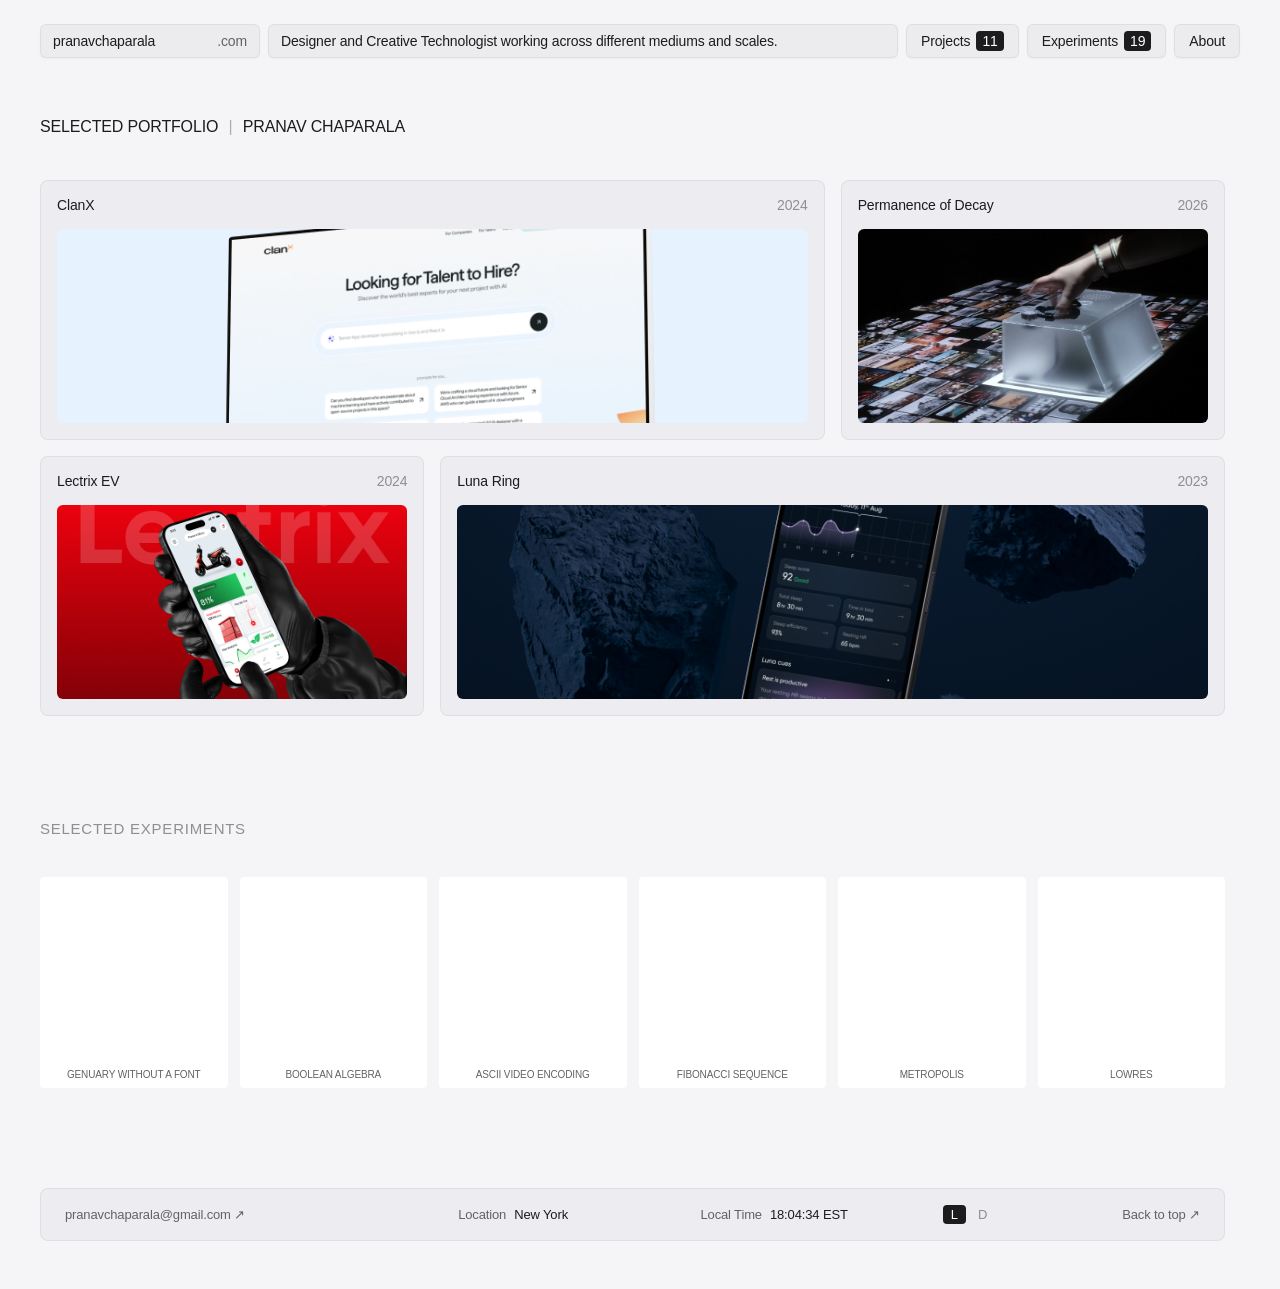
==== commit 0995cc91: "Dark Mode enabled" ====
--- a/index.html
+++ b/index.html
@@ -20,6 +20,7 @@
     <script defer src="https://cloud.umami.is/script.js"
         data-website-id="ac456770-c586-452f-afe2-117426e32d21"></script>
 
+    <script src="theme.js"></script>
     <link rel="stylesheet" href="style.css">
 </head>
 
@@ -100,7 +101,7 @@
         </div>
     </div>
 
-    <footer class="site-footer">
+    <footer class="site-footer has-theme-toggle">
         <div class="site-footer-col">
             <a href="mailto:pranavchaparala@gmail.com" data-haptic>pranavchaparala@gmail.com ↗</a>
         </div>
@@ -117,6 +118,10 @@
             <div class="footer-popup time-popup" id="other-timezones-list">
                 <!-- Populated by home.js -->
             </div>
+        </div>
+        <div class="site-footer-col theme-toggle-col">
+            <button type="button" class="theme-btn active" data-theme="light" aria-label="Light mode">L</button>
+            <button type="button" class="theme-btn" data-theme="dark" aria-label="Dark mode">D</button>
         </div>
         <div class="site-footer-col scroll-top-col">
             <a href="#" onclick="window.scrollTo({top:0, behavior:'smooth'}); return false;" data-haptic>Back to top ↗</a>
--- a/style.css
+++ b/style.css
@@ -2,6 +2,147 @@
    PORTFOLIO DESIGN SYSTEM
    Extracted from new_work.html design reference
    ============================================ */
+
+/* --- Color Palette & Theme Tokens --- */
+:root {
+    --palette-050: #F5F5F7;
+    --palette-100: #E8E8ED;
+    --palette-200: #D1D1D6;
+    --palette-300: #AEAEB2;
+    --palette-400: #8E8E93;
+    --palette-500: #636366;
+    --palette-600: #48484A;
+    --palette-700: #3A3A3C;
+    --palette-800: #2C2C2E;
+    --palette-900: #1C1C1E;
+
+    --bg-page: var(--palette-050);
+    --bg-surface: #FFFFFF;
+    --bg-surface-muted: var(--palette-100);
+    --bg-elevated: rgba(232, 232, 237, 0.75);
+    --bg-card: #FFFFFF;
+    --bg-card-hover: var(--palette-100);
+    --bg-media: var(--palette-200);
+    --bg-media-hover: var(--palette-300);
+    --bg-inverse: var(--palette-900);
+    --bg-modal: #FFFFFF;
+    --bg-panel: rgba(232, 232, 237, 0.6);
+    --bg-panel-header: rgba(209, 209, 214, 0.3);
+    --bg-meta: var(--palette-100);
+    --bg-placeholder: var(--palette-100);
+    --bg-thumb: var(--palette-100);
+    --bg-loading: var(--palette-200);
+
+    --text-primary: var(--palette-900);
+    --text-secondary: var(--palette-500);
+    --text-muted: var(--palette-400);
+    --text-faint: var(--palette-300);
+    --text-body: var(--palette-600);
+    --text-caption: var(--palette-400);
+    --text-inverse: var(--palette-050);
+    --text-on-inverse: #FFFFFF;
+    --text-on-scrim: #FFFFFF;
+    --scrim-control-bg: rgba(255, 255, 255, 0.15);
+    --scrim-control-bg-hover: rgba(255, 255, 255, 0.25);
+    --text-accent-hover: var(--palette-200);
+
+    --border-subtle: rgba(209, 209, 214, 0.5);
+    --border-default: var(--palette-200);
+    --border-strong: var(--palette-300);
+    --border-panel: rgba(209, 209, 214, 0.4);
+    --border-hover: rgba(174, 174, 178, 0.8);
+
+    --shadow-sm: 0 1px 2px rgba(28, 28, 30, 0.04);
+    --shadow-md: 0 4px 12px rgba(28, 28, 30, 0.08);
+    --shadow-lg: 0 20px 50px rgba(28, 28, 30, 0.1);
+    --shadow-modal: 0 12px 36px rgba(28, 28, 30, 0.08);
+
+    --overlay-scrim: rgba(28, 28, 30, 0.12);
+    --overlay-scrim-heavy: rgba(28, 28, 30, 0.4);
+    --overlay-rail: rgba(28, 28, 30, 0.02);
+    --overlay-rail-border: rgba(28, 28, 30, 0.06);
+    --overlay-rail-indicator: rgba(28, 28, 30, 0.03);
+
+    --footer-bg: rgba(232, 232, 237, 0.6);
+    --popup-bg: #FFFFFF;
+    --popup-border: rgba(28, 28, 30, 0.08);
+    --popup-shadow: 0 4px 12px rgba(28, 28, 30, 0.08);
+
+    --gradient-hero: linear-gradient(to bottom, var(--palette-100), #FFFFFF);
+    --gradient-fade-top: linear-gradient(to bottom, var(--palette-050) 0%, rgba(245, 245, 247, 0.9) 50%, rgba(245, 245, 247, 0) 100%);
+    --hr-color: rgba(28, 28, 30, 0.08);
+    --underline-subtle: rgba(28, 28, 30, 0.2);
+    --underline-hover: rgba(28, 28, 30, 0.8);
+    --badge-bg: rgba(28, 28, 30, 0.05);
+    --separator: var(--palette-300);
+}
+
+[data-theme="dark"] {
+    --bg-page: #000000;
+    --bg-surface: var(--palette-900);
+    --bg-surface-muted: var(--palette-800);
+    --bg-elevated: rgba(44, 44, 46, 0.75);
+    --bg-card: var(--palette-900);
+    --bg-card-hover: var(--palette-800);
+    --bg-media: var(--palette-700);
+    --bg-media-hover: var(--palette-600);
+    --bg-inverse: var(--palette-050);
+    --bg-modal: var(--palette-800);
+    --bg-panel: rgba(44, 44, 46, 0.6);
+    --bg-panel-header: rgba(58, 58, 60, 0.35);
+    --bg-meta: var(--palette-700);
+    --bg-placeholder: var(--palette-800);
+    --bg-thumb: var(--palette-800);
+    --bg-loading: var(--palette-600);
+
+    --text-primary: var(--palette-050);
+    --text-secondary: var(--palette-300);
+    --text-muted: var(--palette-400);
+    --text-faint: var(--palette-500);
+    --text-body: var(--palette-200);
+    --text-caption: var(--palette-400);
+    --text-inverse: var(--palette-900);
+    --text-on-inverse: var(--palette-900);
+    --text-accent-hover: var(--palette-700);
+
+    --border-subtle: rgba(58, 58, 60, 0.5);
+    --border-default: var(--palette-700);
+    --border-strong: var(--palette-600);
+    --border-panel: rgba(58, 58, 60, 0.4);
+    --border-hover: rgba(72, 72, 74, 0.8);
+
+    --shadow-sm: 0 1px 2px rgba(0, 0, 0, 0.3);
+    --shadow-md: 0 4px 12px rgba(0, 0, 0, 0.35);
+    --shadow-lg: 0 20px 50px rgba(0, 0, 0, 0.5);
+    --shadow-modal: 0 12px 36px rgba(0, 0, 0, 0.4);
+
+    --overlay-scrim: rgba(0, 0, 0, 0.5);
+    --overlay-scrim-heavy: rgba(0, 0, 0, 0.7);
+    --overlay-rail: rgba(245, 245, 247, 0.04);
+    --overlay-rail-border: rgba(245, 245, 247, 0.08);
+    --overlay-rail-indicator: rgba(245, 245, 247, 0.06);
+
+    --footer-bg: rgba(44, 44, 46, 0.6);
+    --popup-bg: var(--palette-800);
+    --popup-border: rgba(245, 245, 247, 0.08);
+    --popup-shadow: 0 4px 12px rgba(0, 0, 0, 0.4);
+
+    --gradient-hero: linear-gradient(to bottom, var(--palette-800), var(--palette-900));
+    --gradient-fade-top: linear-gradient(to bottom, #000000 0%, rgba(28, 28, 30, 0.9) 50%, rgba(28, 28, 30, 0) 100%);
+    --hr-color: rgba(245, 245, 247, 0.1);
+    --underline-subtle: rgba(245, 245, 247, 0.25);
+    --underline-hover: rgba(245, 245, 247, 0.85);
+    --badge-bg: rgba(245, 245, 247, 0.08);
+    --separator: var(--palette-600);
+}
+
+html {
+    color-scheme: light;
+}
+
+html[data-theme="dark"] {
+    color-scheme: dark;
+}
 
 /* --- Core Reset & Minimalist UI Foundations --- */
 * {
@@ -17,9 +158,10 @@
 }
 
 body {
+    transition: background-color 0.3s ease, color 0.3s ease;
     font-family: "SF Pro Text", "SF Pro Display", -apple-system, BlinkMacSystemFont, "Segoe UI", Roboto, Helvetica, Arial, sans-serif;
-    background-color: #F5F5F5;
-    color: #000000;
+    background-color: var(--bg-page);
+    color: var(--text-primary);
     padding: 90px 40px 24px 40px;
     letter-spacing: -0.01em;
     overflow-x: hidden;
@@ -44,19 +186,19 @@
 
 .header-block {
     position: relative;
-    background-color: rgba(238, 238, 238, 0.75);
+    background-color: var(--bg-elevated);
     backdrop-filter: blur(16px);
     -webkit-backdrop-filter: blur(16px);
-    border: 1px solid rgba(221, 221, 221, 0.5);
+    border: 1px solid var(--border-subtle);
     padding: 6px 12px;
     font-size: 14px;
     font-weight: 400;
     display: flex;
     align-items: center;
-    color: #1F2124;
+    color: var(--text-primary);
     border-radius: 6px;
     pointer-events: auto;
-    box-shadow: 0 1px 2px rgba(0, 0, 0, 0.02);
+    box-shadow: var(--shadow-sm);
     transition: background-color 0.15s ease, border-color 0.15s ease, color 0.15s ease;
 }
 
@@ -68,26 +210,26 @@
 }
 
 .logo-block:hover {
-    background-color: #CAD1D9;
-    color: #1F2124;
-    border-color: rgba(200, 200, 200, 0.6);
+    background-color: var(--bg-card-hover);
+    color: var(--text-primary);
+    border-color: var(--border-hover);
 }
 
 .logo-block span {
     display: inline-block;
-    color: #666666;
+    color: var(--text-secondary);
     margin-left: 8px;
     transition: margin-left 0.3s cubic-bezier(0.16, 1, 0.3, 1), color 0.15s ease;
 }
 
 .logo-block:hover span {
     margin-left: 0px;
-    color: #CAD1D9;
+    color: var(--text-accent-hover);
 }
 
 .tagline-block {
     flex-grow: 1;
-    color: #1a1a1a;
+    color: var(--text-primary);
 }
 
 nav {
@@ -197,10 +339,10 @@
 
 .nav-btn {
     position: relative;
-    background-color: rgba(238, 238, 238, 0.75);
+    background-color: var(--bg-elevated);
     backdrop-filter: blur(16px);
     -webkit-backdrop-filter: blur(16px);
-    border: 1px solid rgba(221, 221, 221, 0.5);
+    border: 1px solid var(--border-subtle);
     padding: 6px 14px;
     font-family: inherit;
     font-size: 14px;
@@ -208,22 +350,22 @@
     display: flex;
     align-items: center;
     gap: 6px;
-    color: #000000;
+    color: var(--text-primary);
     border-radius: 6px;
-    box-shadow: 0 1px 2px rgba(0, 0, 0, 0.02);
+    box-shadow: var(--shadow-sm);
     transition: background-color 0.15s ease, border-color 0.15s ease, color 0.15s ease;
     text-decoration: none;
 }
 
 .nav-btn:hover {
-    background-color: #CAD1D9;
-    color: #000000;
-    border-color: rgba(200, 200, 200, 0.6);
+    background-color: var(--bg-card-hover);
+    color: var(--text-primary);
+    border-color: var(--border-hover);
 }
 
 .nav-btn .count {
-    background-color: #1F2124;
-    color: #FFFFFF;
+    background-color: var(--text-primary);
+    color: var(--text-on-inverse);
     padding: 2px 6px;
     font-size: 14px;
     font-weight: 500;
@@ -232,14 +374,14 @@
 }
 
 .nav-btn.active {
-    background-color: #1F2124;
-    color: #FFFFFF;
-    border-color: #1F2124;
+    background-color: var(--text-primary);
+    color: var(--text-on-inverse);
+    border-color: var(--text-primary);
 }
 
 .nav-btn.active .count {
-    background-color: #FFFFFF;
-    color: #1F2124;
+    background-color: var(--text-on-inverse);
+    color: var(--text-primary);
 }
 
 /* --- Page Title --- */
@@ -249,12 +391,12 @@
     letter-spacing: -0.01em;
     margin-top: 28px;
     margin-bottom: 28px;
-    color: #1F2124;
+    color: var(--text-primary);
     text-transform: uppercase;
 }
 
 .page-title span {
-    color: #999999;
+    color: var(--text-faint);
     margin: 0 6px;
     font-weight: 300;
 }
@@ -279,7 +421,7 @@
     display: flex;
     flex-direction: column;
     gap: 6px;
-    background-color: #EAEAEA;
+    background-color: var(--bg-card);
     border-radius: 4px;
     padding: 8px;
     text-decoration: none;
@@ -299,7 +441,7 @@
     justify-content: space-between;
     padding: 2px;
     font-size: 14px;
-    color: #1F2124;
+    color: var(--text-primary);
 }
 
 .project-gallery {
@@ -388,7 +530,7 @@
 
 .media-frame {
     position: relative;
-    background-color: #E5E8EB;
+    background-color: var(--bg-media);
     overflow: hidden;
     border-radius: 4px;
     width: 100%;
@@ -431,11 +573,11 @@
 
 /* Reveal color matches card hover bg so no "shadow ring" appears */
 .project-card-container:hover .media-frame {
-    background-color: #CBD1D7;
+    background-color: var(--bg-card-hover);
 }
 
 .project-card-container:hover {
-    background-color: #CBD1D7;
+    background-color: var(--bg-card-hover);
 }
 
 /* projects-section: flex column, gaps between layout rows */
@@ -478,7 +620,7 @@
     width: 100%;
     overflow: hidden;
     border-radius: 3px;
-    background-color: #E5E8EB;
+    background-color: var(--bg-media);
 }
 
 .experiment-media {
@@ -491,7 +633,7 @@
 
 /* Reuse project card hover — scale image, match bg so no shadow ring */
 .experiment-item.project-card-container:hover .experiment-media-wrap {
-    background-color: #CBD1D7;
+    background-color: var(--bg-card-hover);
 }
 
 .experiment-item.project-card-container:hover .experiment-media {
@@ -570,7 +712,7 @@
     justify-content: center;
     overflow: hidden;
     border-radius: 6px;
-    background-color: #F0F0F0;
+    background-color: var(--bg-placeholder);
 }
 
 .exp-modal-media-wrap img,
@@ -608,7 +750,7 @@
     font-size: 32px;
     font-weight: 600;
     letter-spacing: -0.03em;
-    color: #1F2124;
+    color: var(--text-primary);
     margin-bottom: 16px;
 }
 
@@ -617,21 +759,21 @@
     font-weight: 500;
     letter-spacing: 0.04em;
     text-transform: uppercase;
-    color: #999999;
+    color: var(--text-faint);
     margin-top: 24px;
     margin-bottom: 12px;
 }
 
 .about-body-text {
     font-size: 15px;
-    color: #444444;
+    color: var(--text-body);
     line-height: 1.65;
     margin-bottom: 8px;
 }
 
 .about-divider {
     border: none;
-    border-top: 1px solid #E0E0E0;
+    border-top: 1px solid var(--border-default);
     margin: 24px 0;
 }
 
@@ -648,14 +790,14 @@
 }
 
 .about-links a {
-    color: #1F2124;
+    color: var(--text-primary);
     text-decoration: none;
     font-size: 15px;
     transition: color 0.15s ease;
 }
 
 .about-links a:hover {
-    color: #666666;
+    color: var(--text-secondary);
 }
 
 .about-work-list {
@@ -666,7 +808,7 @@
 
 .about-work-list span {
     font-size: 15px;
-    color: #444444;
+    color: var(--text-body);
 }
 
 .about-recognition-grid {
@@ -677,7 +819,7 @@
 
 .about-recognition-grid span {
     font-size: 15px;
-    color: #444444;
+    color: var(--text-body);
 }
 
 /* --- Backdrop View Overlay (Modal) --- */
@@ -716,7 +858,7 @@
 }
 
 .modal-overlay.active::before {
-    background-color: rgba(0, 0, 0, 0.12);
+    background-color: var(--overlay-scrim);
     backdrop-filter: blur(6px);
     -webkit-backdrop-filter: blur(6px);
 }
@@ -730,8 +872,8 @@
     width: 52px;
     height: auto;
     max-height: calc(100vh - 120px);
-    background-color: rgba(0, 0, 0, 0.02);
-    border: 1px solid rgba(0, 0, 0, 0.06);
+    background-color: var(--overlay-rail);
+    border: 1px solid var(--overlay-rail-border);
     border-radius: 4px;
     z-index: 1000;
     pointer-events: none;
@@ -752,8 +894,8 @@
     left: 0;
     top: 0;
     width: 100%;
-    border: 1.5px solid #000000;
-    background-color: rgba(0, 0, 0, 0.03);
+    border: 1.5px solid var(--text-primary);
+    background-color: var(--overlay-rail-indicator);
     z-index: 2;
     will-change: transform, height;
 }
@@ -772,13 +914,13 @@
 /* --- Modal Sheet Container --- */
 .modal-sheet {
     position: relative;
-    background-color: #FFFFFF;
+    background-color: var(--text-on-inverse);
     width: 70%;
     max-width: 1100px;
     height: calc(100vh - 130px);
     margin-top: 90px;
     border-radius: 12px;
-    box-shadow: 0 20px 50px rgba(0, 0, 0, 0.08);
+    box-shadow: var(--shadow-lg);
     overflow-y: scroll;
     overflow-x: hidden;
     transform: translateY(60px) translateZ(0);
@@ -846,7 +988,7 @@
 .modal-project-title {
     font-size: 14px;
     font-weight: 500;
-    color: #1F2124;
+    color: var(--text-primary);
     flex-grow: 1;
     transition: margin-left 0.4s cubic-bezier(0.16, 1, 0.3, 1);
 }
@@ -889,7 +1031,7 @@
 
 /* --- Modal Hero Section --- */
 .modal-hero-showcase {
-    background: linear-gradient(to bottom, #EAEAEA, #FFFFFF);
+    background: var(--gradient-hero);
     border-radius: 6px;
     padding: 64px 24px;
     text-align: center;
@@ -903,7 +1045,7 @@
 .modal-hero-title {
     font-size: 46px;
     font-weight: 700;
-    color: #1F2124;
+    color: var(--text-primary);
     letter-spacing: -0.03em;
     line-height: 1.1;
     max-width: 600px;
@@ -912,10 +1054,10 @@
 .modal-hero-display-frame {
     width: 85%;
     aspect-ratio: 1.618 / 1;
-    background-color: #FFFFFF;
+    background-color: var(--text-on-inverse);
     border-radius: 4px;
-    box-shadow: 0 12px 36px rgba(0, 0, 0, 0.06);
-    border: 1px solid #EAEAEA;
+    box-shadow: var(--shadow-modal);
+    border: 1px solid var(--border-default);
     overflow: hidden;
 }
 
@@ -928,7 +1070,7 @@
 
 .modal-body-intro-text {
     font-size: 15px;
-    color: #444444;
+    color: var(--text-body);
     line-height: 1.6;
     text-align: center;
     max-width: 640px;
@@ -949,7 +1091,7 @@
 .meta-stack-block {
     display: flex;
     flex-direction: column;
-    background-color: #EFEFEF;
+    background-color: var(--bg-meta);
     border-radius: 6px;
     padding: 8px;
     gap: 4px;
@@ -958,7 +1100,7 @@
 .meta-panel-tag-new {
     font-size: 11px;
     font-weight: 500;
-    color: #8C939D;
+    color: var(--text-muted);
     text-transform: uppercase;
     letter-spacing: 0.05em;
     display: block;
@@ -966,7 +1108,7 @@
 
 .meta-panel-body-new {
     font-size: 14px;
-    color: #1A1D20;
+    color: var(--text-primary);
     line-height: 1.4;
     flex-grow: 1;
 }
@@ -978,7 +1120,7 @@
 }
 
 .meta-list-row {
-    color: #1A1D20;
+    color: var(--text-primary);
     font-size: 14px;
     font-weight: 400;
 }
@@ -1003,13 +1145,13 @@
 .narrative-editorial-block h3 {
     font-size: 20px;
     font-weight: 600;
-    color: #1F2124;
+    color: var(--text-primary);
     letter-spacing: -0.01em;
 }
 
 .narrative-editorial-block p {
     font-size: 15px;
-    color: #444444;
+    color: var(--text-body);
     line-height: 1.65;
 }
 
@@ -1023,8 +1165,8 @@
 }
 
 .split-img-box {
-    background-color: #F9F9F9;
-    border: 1px solid #EEEEEE;
+    background-color: var(--bg-placeholder);
+    border: 1px solid var(--border-default);
     border-radius: 6px;
     aspect-ratio: 16 / 10;
     overflow: hidden;
@@ -1042,7 +1184,7 @@
     width: 100%;
     border-radius: 6px;
     overflow: hidden;
-    border: 1px solid #EEEEEE;
+    border: 1px solid var(--border-default);
 }
 
 .modal-full-img img,
@@ -1089,7 +1231,7 @@
 }
 
 .experiment-modal-overlay.active::before {
-    background-color: rgba(0, 0, 0, 0.4);
+    background-color: var(--overlay-scrim-heavy);
     opacity: 1;
 }
 
@@ -1113,7 +1255,7 @@
 
 .experiment-modal-info {
     text-align: center;
-    color: #FFFFFF;
+    color: var(--text-on-scrim);
 }
 
 .experiment-modal-info h3 {
@@ -1131,9 +1273,9 @@
     position: absolute;
     top: -40px;
     right: 0;
-    background: rgba(255, 255, 255, 0.15);
+    background: var(--scrim-control-bg);
     border: none;
-    color: #FFFFFF;
+    color: var(--text-on-scrim);
     font-size: 14px;
     padding: 6px 14px;
     border-radius: 4px;
@@ -1143,7 +1285,7 @@
 }
 
 .experiment-modal-close:hover {
-    background: rgba(255, 255, 255, 0.25);
+    background: var(--scrim-control-bg-hover);
 }
 
 /* --- Responsive Breakpoints --- */
@@ -1321,7 +1463,7 @@
 .modal-sheet .case-study-container .body-text {
     font-size: 18px;
     line-height: 1.5;
-    color: #000000;
+    color: var(--text-primary);
     margin-bottom: 24px;
 }
 
@@ -1334,12 +1476,12 @@
 
 .modal-sheet .case-study-container .meta-label {
     font-size: 18px;
-    color: #919191;
+    color: var(--text-faint);
 }
 
 .modal-sheet .case-study-container .meta-value {
     font-size: 18px;
-    color: #000000;
+    color: var(--text-primary);
     font-weight: 500;
 }
 
@@ -1354,7 +1496,7 @@
 .modal-sheet .case-study-container hr {
     border: none;
     height: 1px;
-    background: rgba(0, 0, 0, 0.08);
+    background: var(--hr-color);
     margin: 50px 0;
 }
 
@@ -1368,7 +1510,7 @@
 .modal-sheet .case-study-container .full-img {
     width: 100%;
     height: auto;
-    background: #f5f5f5;
+    background: var(--bg-placeholder);
     margin-bottom: 20px;
     display: block;
 }
@@ -1389,14 +1531,14 @@
 
 .modal-sheet .case-study-container .gallery-item {
     aspect-ratio: 16/10;
-    background: #f5f5f5;
+    background: var(--bg-placeholder);
     width: 100%;
 }
 
 .modal-sheet .case-study-container .tagline {
     font-size: 18px;
     font-style: italic;
-    color: #707070;
+    color: var(--text-body);
     margin-bottom: 24px;
 }
 
@@ -1417,12 +1559,12 @@
 .modal-sheet .case-study-container .list-section li {
     font-size: 18px;
     line-height: 1.8;
-    color: #000000;
+    color: var(--text-primary);
 }
 
 .modal-sheet .case-study-container .list-section li::before {
     content: "• ";
-    color: #919191;
+    color: var(--text-faint);
     margin-right: 5px;
 }
 
@@ -1484,7 +1626,7 @@
     .modal-sheet .case-study-container .list-section li {
         font-size: 14px !important;
         line-height: 1.5 !important;
-        color: #707070 !important;
+        color: var(--text-body) !important;
         margin-bottom: 16px !important;
     }
 
@@ -1496,14 +1638,14 @@
 
     .modal-sheet .case-study-container .meta-label {
         font-size: 13px !important;
-        color: #000 !important;
+        color: var(--text-primary) !important;
         font-weight: 600 !important;
         text-transform: uppercase;
     }
 
     .modal-sheet .case-study-container .meta-value {
         font-size: 13px !important;
-        color: #707070 !important;
+        color: var(--text-body) !important;
     }
 
     .modal-sheet .case-study-container img,
@@ -1566,7 +1708,8 @@
 /* --- Page Transitions --- */
 .page-title,
 .projects-wrapper,
-.home-footer {
+.home-footer,
+.site-footer {
     transition: opacity 0.35s cubic-bezier(0.16, 1, 0.3, 1), transform 0.35s cubic-bezier(0.16, 1, 0.3, 1);
     opacity: 1;
     transform: translateY(0);
@@ -1574,14 +1717,16 @@
 
 body.page-entering .page-title,
 body.page-entering .projects-wrapper,
-body.page-entering .home-footer {
+body.page-entering .home-footer,
+body.page-entering .site-footer {
     opacity: 0;
     transform: translateY(6px);
 }
 
 body.page-leaving .page-title,
 body.page-leaving .projects-wrapper,
-body.page-leaving .home-footer {
+body.page-leaving .home-footer,
+body.page-leaving .site-footer {
     opacity: 0;
     transform: translateY(-6px);
     transition-duration: 0.22s;
@@ -1600,7 +1745,7 @@
     left: 0;
     bottom: 0;
     width: 0;
-    background-color: #CBD1D7;
+    background-color: var(--bg-card-hover);
     transition: width 1.2s cubic-bezier(0.65, 0, 0.35, 1), opacity 0.4s ease;
     z-index: -1;
     opacity: 0;
@@ -1649,8 +1794,8 @@
 }
 
 .home-bento-card {
-    background-color: rgba(238, 238, 238, 0.6);
-    border: 1px solid rgba(221, 221, 221, 0.5);
+    background-color: var(--bg-panel);
+    border: 1px solid var(--border-subtle);
     border-radius: 8px;
     padding: 16px;
     display: flex;
@@ -1672,8 +1817,8 @@
 
 .home-bento-card:hover {
     transform: translateY(-2px);
-    border-color: rgba(180, 180, 180, 0.8);
-    box-shadow: 0 4px 12px rgba(0, 0, 0, 0.05);
+    border-color: var(--border-hover);
+    box-shadow: var(--shadow-md);
 }
 
 .bento-card-header {
@@ -1686,7 +1831,7 @@
 }
 
 .bento-year {
-    color: #888888;
+    color: var(--text-muted);
     font-weight: 400;
 }
 
@@ -1718,7 +1863,7 @@
     margin-top: 48px;
     margin-bottom: 16px;
     text-transform: uppercase;
-    color: #888888;
+    color: var(--text-muted);
     letter-spacing: 0.05em;
 }
 
@@ -1739,7 +1884,7 @@
     aspect-ratio: 1;
     border-radius: 4px;
     overflow: hidden;
-    background: #EAEAEA;
+    background: var(--bg-card);
 }
 
 .thumb-media-wrap img,
@@ -1752,7 +1897,7 @@
 .thumb-title {
     font-size: 10px;
     font-weight: 500;
-    color: #666666;
+    color: var(--text-secondary);
     margin-top: 6px;
     white-space: nowrap;
     overflow: hidden;
@@ -1768,9 +1913,9 @@
     gap: 12px;
     padding: 40px 0;
     font-size: 13px;
-    color: #666666;
+    color: var(--text-secondary);
     margin-top: 60px;
-    border-top: 1px solid rgba(0, 0, 0, 0.05);
+    border-top: 1px solid var(--hr-color);
 }
 
 .footer-item {
@@ -1779,16 +1924,16 @@
 }
 
 .footer-trigger {
-    color: #000000;
+    color: var(--text-primary);
     font-weight: 500;
     text-decoration: underline;
     text-underline-offset: 2px;
-    text-decoration-color: rgba(0, 0, 0, 0.2);
+    text-decoration-color: var(--underline-subtle);
     transition: text-decoration-color 0.2s ease;
 }
 
 .footer-trigger:hover {
-    text-decoration-color: rgba(0, 0, 0, 0.8);
+    text-decoration-color: var(--underline-hover);
 }
 
 .footer-popup {
@@ -1796,10 +1941,10 @@
     bottom: calc(100% + 8px);
     left: 50%;
     transform: translateX(-50%) translateY(4px);
-    background: #FFFFFF;
-    border: 1px solid rgba(0, 0, 0, 0.08);
+    background: var(--popup-bg);
+    border: 1px solid var(--popup-border);
     border-radius: 6px;
-    box-shadow: 0 4px 12px rgba(0, 0, 0, 0.08);
+    box-shadow: var(--popup-shadow);
     opacity: 0;
     pointer-events: none;
     transition: opacity 0.2s ease, transform 0.2s ease;
@@ -1841,20 +1986,20 @@
     display: flex;
     justify-content: space-between;
     align-items: center;
-    color: #444444;
+    color: var(--text-body);
 }
 
 .timezone-row span {
-    color: #888888;
+    color: var(--text-muted);
 }
 
 .timezone-row strong {
     font-weight: 500;
-    color: #000000;
+    color: var(--text-primary);
 }
 
 .footer-separator {
-    color: #CCCCCC;
+    color: var(--separator);
 }
 
 @media (max-width: 1024px) {
@@ -1910,8 +2055,8 @@
 }
 
 .about-panel {
-    background-color: rgba(238, 238, 238, 0.6);
-    border: 1px solid rgba(221, 221, 221, 0.5);
+    background-color: var(--bg-panel);
+    border: 1px solid var(--border-subtle);
     border-radius: 8px;
     overflow: hidden;
     display: flex;
@@ -1927,19 +2072,19 @@
     display: flex;
     justify-content: space-between;
     align-items: center;
-    background-color: rgba(221, 221, 221, 0.3);
-    border-bottom: 1px solid rgba(221, 221, 221, 0.4);
+    background-color: var(--bg-panel-header);
+    border-bottom: 1px solid var(--border-panel);
     padding: 10px 16px;
     font-size: 13px;
     font-weight: 500;
-    color: #666666;
+    color: var(--text-secondary);
     text-transform: uppercase;
     letter-spacing: 0.03em;
 }
 
 .about-panel-badge {
-    background-color: rgba(0, 0, 0, 0.05);
-    color: #666666;
+    background-color: var(--badge-bg);
+    color: var(--text-secondary);
     padding: 2px 8px;
     border-radius: 20px;
     font-size: 11px;
@@ -1950,7 +2095,7 @@
     padding: 16px;
     font-size: 14px;
     line-height: 1.5;
-    color: #1F2124;
+    color: var(--text-primary);
 }
 
 .about-panel-body.no-padding {
@@ -1964,9 +2109,9 @@
 }
 
 .about-panel-body.list-content div {
-    border-bottom: 1px solid rgba(221, 221, 221, 0.4);
+    border-bottom: 1px solid var(--border-panel);
     padding-bottom: 10px;
-    color: #1F2124;
+    color: var(--text-primary);
 }
 
 .about-panel-body.list-content div:last-child {
@@ -1979,8 +2124,8 @@
     justify-content: space-between;
     align-items: center;
     padding: 12px 16px;
-    border-bottom: 1px solid rgba(221, 221, 221, 0.4);
-    color: #1F2124;
+    border-bottom: 1px solid var(--border-panel);
+    color: var(--text-primary);
     text-decoration: none;
     font-size: 14px;
     transition: background-color 0.15s ease;
@@ -1991,11 +2136,11 @@
 }
 
 .about-link-row:hover {
-    background-color: rgba(221, 221, 221, 0.2);
+    background-color: var(--bg-panel-header);
 }
 
 .about-link-row span.arrow {
-    color: #888888;
+    color: var(--text-muted);
 }
 
 /* Site-wide 4-column Footer */
@@ -2004,14 +2149,15 @@
     grid-template-columns: 2fr 1.2fr 1.2fr 1fr;
     gap: 16px;
     padding: 16px 24px;
-    background-color: rgba(238, 238, 238, 0.6);
-    border: 1px solid rgba(221, 221, 221, 0.5);
+    background-color: var(--bg-panel);
+    border: 1px solid var(--border-subtle);
     border-radius: 8px;
     margin-top: 60px;
     margin-bottom: 24px;
     font-size: 13px;
-    color: #666666;
+    color: var(--text-secondary);
     align-items: center;
+    transition: background-color 0.3s ease, border-color 0.3s ease, color 0.3s ease;
 }
 
 .site-footer-col {
@@ -2028,11 +2174,11 @@
 }
 
 .site-footer-col a:hover {
-    color: #000000;
+    color: var(--text-primary);
 }
 
 .site-footer-col strong {
-    color: #000000;
+    color: var(--text-primary);
     font-weight: 500;
 }
 
@@ -2048,16 +2194,20 @@
 
 .theme-btn {
     padding: 2px 8px;
+    border: none;
     border-radius: 4px;
     cursor: pointer;
     background-color: transparent;
-    color: #888888;
+    color: var(--text-muted);
     font-weight: 500;
+    font-family: inherit;
+    font-size: inherit;
+    transition: background-color 0.15s ease, color 0.15s ease;
 }
 
 .theme-btn.active {
-    background-color: #1F2124;
-    color: #FFFFFF;
+    background-color: var(--text-primary);
+    color: var(--text-on-inverse);
 }
 
 .scroll-top-col {
@@ -2069,15 +2219,42 @@
         grid-template-columns: 1fr;
         gap: 24px;
     }
+
     .about-sub-grid {
         grid-template-columns: 1fr;
     }
+
     .site-footer {
         grid-template-columns: 1fr;
         gap: 12px;
         padding: 16px;
     }
+
     .scroll-top-col {
         justify-content: flex-start;
     }
+}
+
+.site-footer.has-theme-toggle {
+    grid-template-columns: 2fr 1.2fr 1.2fr auto 1fr;
+}
+
+.theme-toggle-fixed {
+    position: fixed;
+    bottom: 24px;
+    left: 40px;
+    z-index: 2100;
+    padding: 4px 6px;
+    background-color: var(--footer-bg);
+    border: 1px solid var(--border-subtle);
+    border-radius: 6px;
+    backdrop-filter: blur(12px);
+    -webkit-backdrop-filter: blur(12px);
+}
+
+@media (max-width: 1024px) {
+    .theme-toggle-fixed {
+        left: 16px;
+        bottom: 16px;
+    }
 }
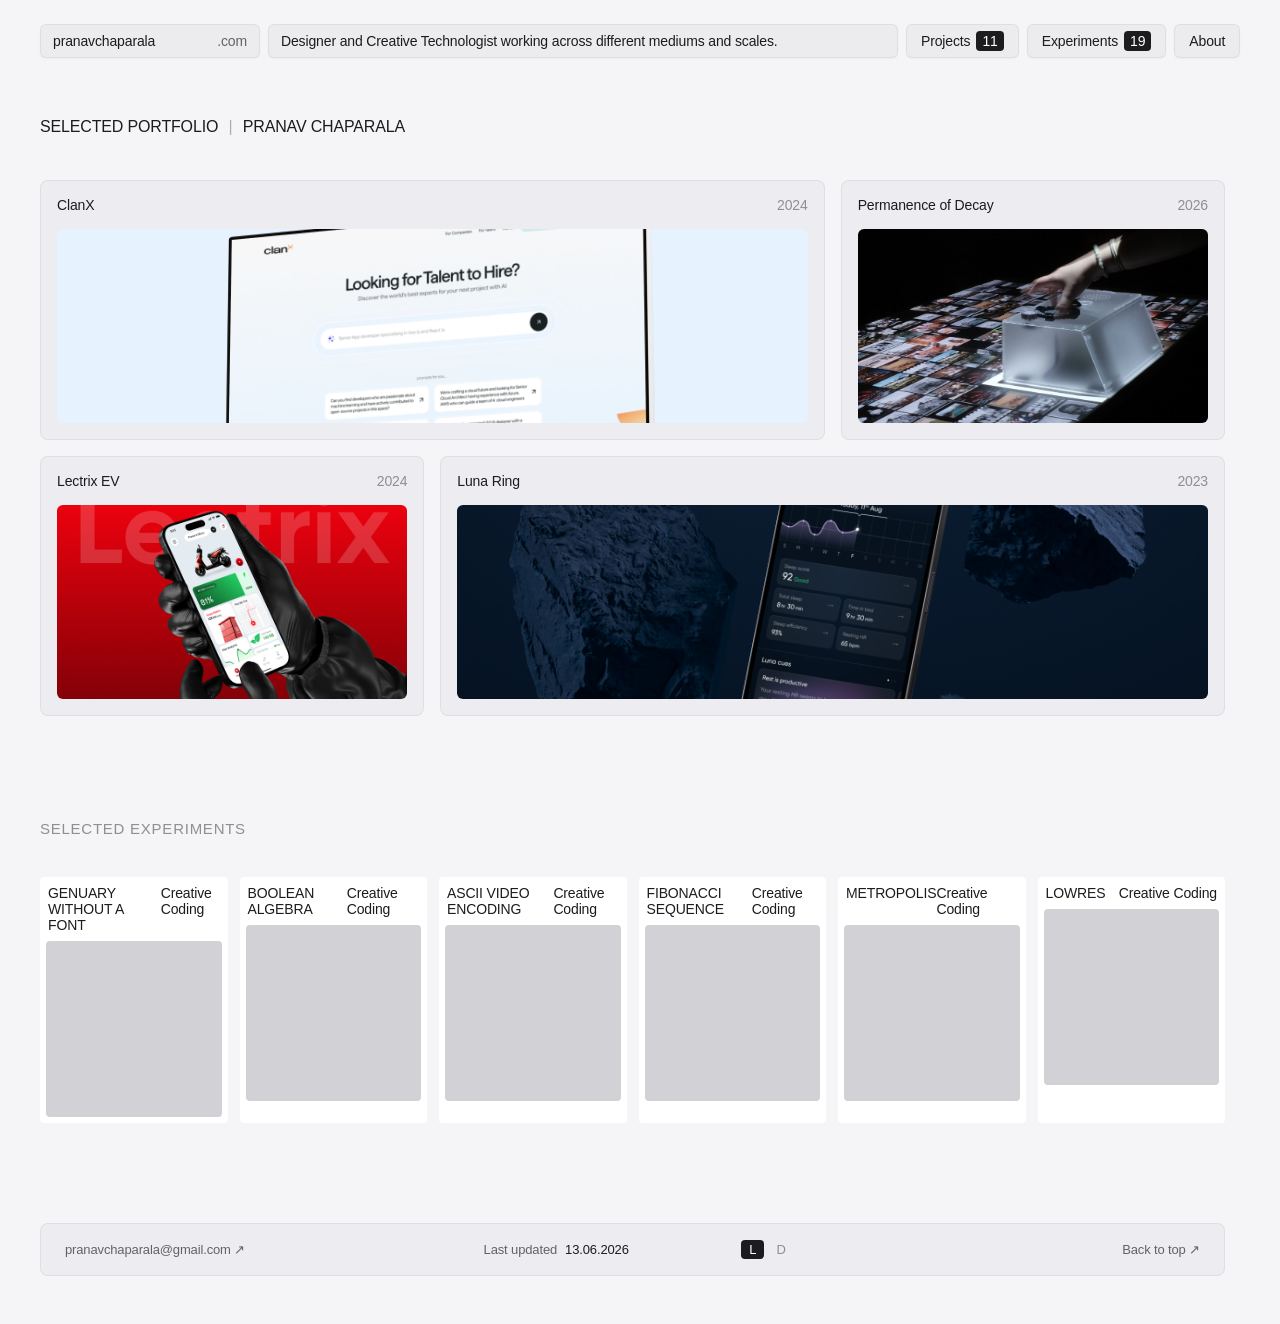
==== commit 4d3ccdb3: "Cline Improvements" ====
--- a/index.html
+++ b/index.html
@@ -28,10 +28,12 @@
 
     <header>
         <a href="index.html" class="header-block logo-block">pranavchaparala<span>.com</span></a>
-        <div class="header-block tagline-block">Designer and Creative Technologist working across different mediums and scales.</div>
+        <div class="header-block tagline-block">Designer and Creative Technologist working across different mediums and
+            scales.</div>
         <nav id="main-nav">
-            <a href="projects.html" class="nav-btn">Projects <span class="count">11</span></a>
-            <a href="experiments.html" class="nav-btn">Experiments <span class="count">19</span></a>
+            <a href="projects.html" class="nav-btn">Projects <span class="count" id="nav-projects-count">11</span></a>
+            <a href="experiments.html" class="nav-btn">Experiments <span class="count"
+                    id="nav-experiments-count">19</span></a>
             <a href="about.html" class="nav-btn">About</a>
         </nav>
     </header>
@@ -60,10 +62,13 @@
             <div class="modal-inner-content-frame">
                 <div class="modal-sticky-header">
                     <div class="modal-nav-header-container">
-                        <div class="header-block modal-project-title" id="modal-title-target">Project Architectural Overview</div>
+                        <div class="header-block modal-project-title" id="modal-title-target">Project Architectural
+                            Overview</div>
                         <a class="nav-btn active" id="modal-action-btn" target="_blank">Live Website ↗</a>
-                        <button class="nav-btn" id="modal-close-btn-desktop" onclick="closeCaseStudy(event)">Close View</button>
-                        <button class="nav-btn active" id="modal-close-btn-mobile" onclick="closeCaseStudy(event)">Close</button>
+                        <button class="nav-btn" id="modal-close-btn-desktop" onclick="closeCaseStudy(event)">Close
+                            View</button>
+                        <button class="nav-btn active" id="modal-close-btn-mobile"
+                            onclick="closeCaseStudy(event)">Close</button>
                     </div>
                 </div>
 
@@ -101,34 +106,26 @@
         </div>
     </div>
 
-    <footer class="site-footer has-theme-toggle">
+    <footer class="site-footer">
         <div class="site-footer-col">
             <a href="mailto:pranavchaparala@gmail.com" data-haptic>pranavchaparala@gmail.com ↗</a>
         </div>
-        <div class="site-footer-col" id="nyc-location-wrap">
-            <span>Location</span>
-            <strong>New York</strong>
-            <div class="footer-popup map-popup">
-                <img src="assets/map.png" alt="NYC Map">
-            </div>
-        </div>
-        <div class="site-footer-col" id="nyc-time-wrap">
-            <span>Local Time</span>
-            <strong id="nyc-local-time">00:00:00 EST</strong>
-            <div class="footer-popup time-popup" id="other-timezones-list">
-                <!-- Populated by home.js -->
-            </div>
+        <div class="site-footer-col">
+            <span>Last updated</span>
+            <strong>13.06.2026</strong>
         </div>
         <div class="site-footer-col theme-toggle-col">
             <button type="button" class="theme-btn active" data-theme="light" aria-label="Light mode">L</button>
             <button type="button" class="theme-btn" data-theme="dark" aria-label="Dark mode">D</button>
         </div>
         <div class="site-footer-col scroll-top-col">
-            <a href="#" onclick="window.scrollTo({top:0, behavior:'smooth'}); return false;" data-haptic>Back to top ↗</a>
+            <a href="#" onclick="window.scrollTo({top:0, behavior:'smooth'}); return false;" data-haptic>Back to top
+                ↗</a>
         </div>
     </footer>
 
     <script src="projects.js"></script>
+    <script src="nav-sync.js"></script>
     <script src="haptics.js"></script>
     <script src="page-transition.js"></script>
     <script src="experiments.js"></script>
--- a/style.css
+++ b/style.css
@@ -218,13 +218,13 @@
 .logo-block span {
     display: inline-block;
     color: var(--text-secondary);
+    margin-left: 0px;
+    transition: margin-left 0.3s cubic-bezier(0.16, 1, 0.3, 1), color 0.15s ease;
+}
+
+.logo-block:hover span {
     margin-left: 8px;
-    transition: margin-left 0.3s cubic-bezier(0.16, 1, 0.3, 1), color 0.15s ease;
-}
-
-.logo-block:hover span {
-    margin-left: 0px;
-    color: var(--text-accent-hover);
+    color: var(--text-primary);
 }
 
 .tagline-block {
@@ -1301,7 +1301,7 @@
 
 @media (max-width: 1024px) {
     body {
-        padding: 110px 16px 16px 16px;
+        padding: 100px 16px 16px 16px;
     }
 
     header {
@@ -1743,12 +1743,12 @@
     position: absolute;
     top: 0;
     left: 0;
-    bottom: 0;
     width: 0;
-    background-color: var(--bg-card-hover);
+    height: 100%;
+    background-color: #CBD1D7;
     transition: width 1.2s cubic-bezier(0.65, 0, 0.35, 1), opacity 0.4s ease;
+    opacity: 0;
     z-index: -1;
-    opacity: 0;
 }
 
 .tagline-block.tagline-loading::after {
@@ -1775,11 +1775,13 @@
     body:has(.modal-overlay.expanded) header,
     body:has(.modal-overlay.rail-active) header {
         transform: translateY(-160px) !important;
+        transition: transform 0.65s cubic-bezier(0.16, 1, 0.3, 1) !important;
     }
 
     body:has(.modal-overlay.expanded) .modal-sticky-header,
     body:has(.modal-overlay.rail-active) .modal-sticky-header {
         top: 0 !important;
+        transition: top 0.65s cubic-bezier(0.16, 1, 0.3, 1) !important;
     }
 }
 
@@ -1876,7 +1878,7 @@
 
 .home-experiment-thumb {
     cursor: pointer;
-    padding: 8px !important;
+    padding: 6px !important;
 }
 
 .thumb-media-wrap {
@@ -1884,7 +1886,7 @@
     aspect-ratio: 1;
     border-radius: 4px;
     overflow: hidden;
-    background: var(--bg-card);
+    background: var(--bg-media);
 }
 
 .thumb-media-wrap img,
@@ -1892,17 +1894,6 @@
     width: 100%;
     height: 100%;
     object-fit: cover;
-}
-
-.thumb-title {
-    font-size: 10px;
-    font-weight: 500;
-    color: var(--text-secondary);
-    margin-top: 6px;
-    white-space: nowrap;
-    overflow: hidden;
-    text-overflow: ellipsis;
-    text-align: center;
 }
 
 /* --- Home Footer & Popups --- */
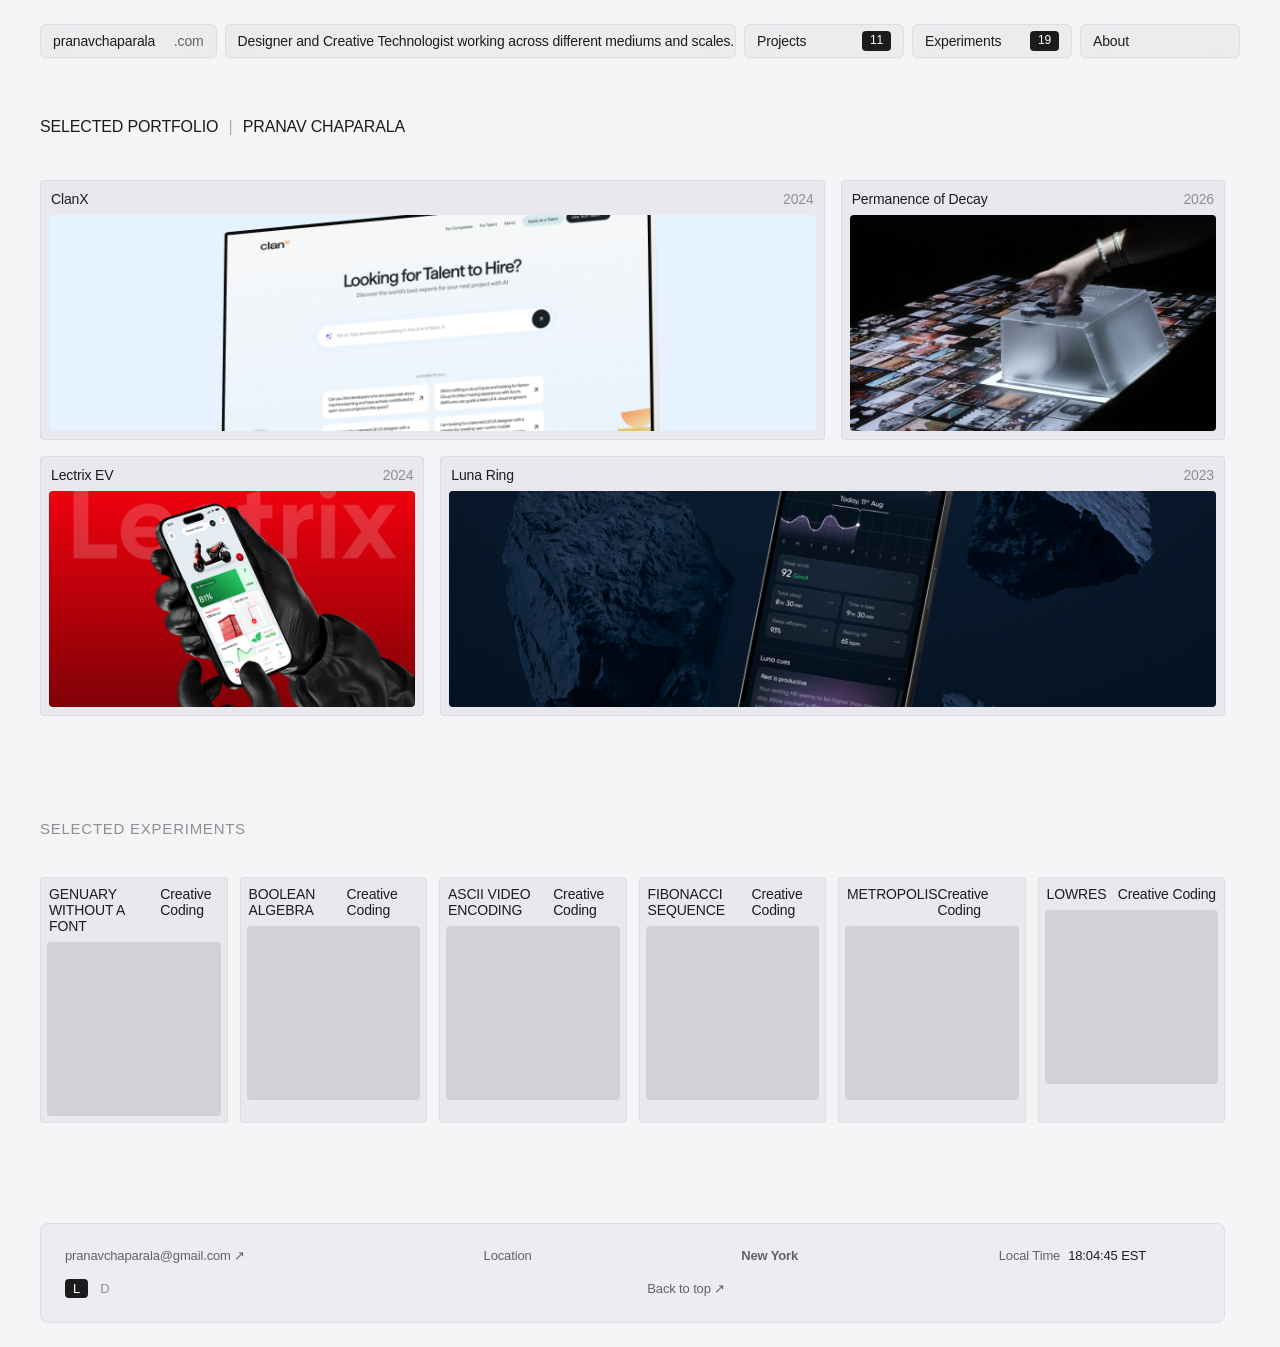
==== commit b88b381d: "Test" ====
--- a/index.html
+++ b/index.html
@@ -109,10 +109,19 @@
     <footer class="site-footer">
         <div class="site-footer-col">
             <a href="mailto:pranavchaparala@gmail.com" data-haptic>pranavchaparala@gmail.com ↗</a>
+        </div <div class="site-footer-col" id="nyc-location-wrap">
+        <span>Location</span>
+        <strong>New York</strong>
+        <div class="footer-popup map-popup">
+            <img src="assets/map.png" alt="NYC Map">
         </div>
-        <div class="site-footer-col">
-            <span>Last updated</span>
-            <strong>13.06.2026</strong>
+        </div>
+        <div class="site-footer-col" id="nyc-time-wrap">
+            <span>Local Time</span>
+            <strong id="nyc-local-time">00:00:00 EST</strong>
+            <div class="footer-popup time-popup" id="other-timezones-list">
+                <!-- Populated by home.js -->
+            </div>
         </div>
         <div class="site-footer-col theme-toggle-col">
             <button type="button" class="theme-btn active" data-theme="light" aria-label="Light mode">L</button>
--- a/style.css
+++ b/style.css
@@ -20,8 +20,11 @@
     --bg-surface: #FFFFFF;
     --bg-surface-muted: var(--palette-100);
     --bg-elevated: rgba(232, 232, 237, 0.75);
-    --bg-card: #FFFFFF;
-    --bg-card-hover: var(--palette-100);
+
+    /* --- FLIPPED CARD COLORS (LIGHT THEME) --- */
+    --bg-card: var(--palette-100);
+    --bg-card-hover: #FFFFFF;
+
     --bg-media: var(--palette-200);
     --bg-media-hover: var(--palette-300);
     --bg-inverse: var(--palette-900);
@@ -82,8 +85,11 @@
     --bg-surface: var(--palette-900);
     --bg-surface-muted: var(--palette-800);
     --bg-elevated: rgba(44, 44, 46, 0.75);
-    --bg-card: var(--palette-900);
-    --bg-card-hover: var(--palette-800);
+
+    /* --- FLIPPED CARD COLORS (DARK THEME) --- */
+    --bg-card: var(--palette-800);
+    --bg-card-hover: var(--palette-900);
+
     --bg-media: var(--palette-700);
     --bg-media-hover: var(--palette-600);
     --bg-inverse: var(--palette-050);
@@ -166,6 +172,16 @@
     letter-spacing: -0.01em;
     overflow-x: hidden;
     font-size: 14px;
+    min-height: 100vh;
+    display: flex;
+    flex-direction: column;
+}
+
+body>main,
+body>h1,
+body>.projects-wrapper,
+body>.about-grid {
+    flex: 1;
 }
 
 /* --- STABLE FIXED NAVIGATION BAR --- */
@@ -300,15 +316,25 @@
     }
 
     .nav-btn {
-        height: 34px;
+        height: 34px !important;
+        padding: 6px 24px !important;
+        min-width: 160px !important;
+
+        /* --- NEW ALIGNMENT STYLES --- */
+        display: inline-flex !important;
+        /* Turns the button into a flex container */
+        justify-content: space-around;
+        /* Pushes content to the absolute left and right edges */
+        align-items: left;
+        /* Keeps text vertically centered */
     }
 
     .logo-block {
         display: flex;
         justify-content: space-between;
-        align-items: center;
-        width: 220px;
-        flex-shrink: 0;
+        align-items: left;
+        width: 180px;
+        flex-shrink: 1;
     }
 
     nav {
@@ -343,13 +369,21 @@
     backdrop-filter: blur(16px);
     -webkit-backdrop-filter: blur(16px);
     border: 1px solid var(--border-subtle);
-    padding: 6px 14px;
+
+    /* 1. Make sure you have enough padding on the edges */
+    padding: 6px 12px !important;
+
     font-family: inherit;
     font-size: 14px;
     cursor: pointer;
-    display: flex;
-    align-items: center;
-    gap: 6px;
+
+    /* 2. Force full-width distribution */
+    display: flex !important;
+    justify-content: space-between !important;
+    align-items: center !important;
+    width: 100%;
+    /* Allows it to fill the desktop min-width */
+
     color: var(--text-primary);
     border-radius: 6px;
     box-shadow: var(--shadow-sm);
@@ -366,11 +400,13 @@
 .nav-btn .count {
     background-color: var(--text-primary);
     color: var(--text-on-inverse);
-    padding: 2px 6px;
-    font-size: 14px;
+    padding: 2px 8px;
+    font-size: 12px;
     font-weight: 500;
     border-radius: 4px;
-    transition: background-color 0.15s ease, color 0.15s ease;
+    min-width: 20px;
+    text-align: center;
+    line-height: 1.3;
 }
 
 .nav-btn.active {
@@ -422,13 +458,15 @@
     flex-direction: column;
     gap: 6px;
     background-color: var(--bg-card);
+    border: 1px solid var(--border-subtle);
+    /* Added border variable */
     border-radius: 4px;
     padding: 8px;
     text-decoration: none;
     color: inherit;
     cursor: pointer;
     width: 100%;
-    transition: background-color 0.2s ease;
+    transition: background-color 0.2s ease, border-color 0.2s ease;
 }
 
 /* Inside single-grid, each card fills its grid cell */
@@ -567,7 +605,7 @@
 
 .project-card-container:hover .media-frame img,
 .project-card-container:hover .media-frame video {
-    transform: scale(0.98);
+    transform: scale(0.99);
     border-radius: 4px;
 }
 
@@ -1331,7 +1369,7 @@
 
     nav .nav-btn {
         flex: 1;
-        justify-content: center;
+        justify-content: space-around;
     }
 
     /* Only show first picture of cover on mobile */
@@ -1796,17 +1834,18 @@
 }
 
 .home-bento-card {
-    background-color: var(--bg-panel);
+    background-color: var(--bg-card);
     border: 1px solid var(--border-subtle);
-    border-radius: 8px;
-    padding: 16px;
+    border-radius: 4px;
+    padding: 8px;
     display: flex;
     flex-direction: column;
     justify-content: space-between;
     cursor: pointer;
     overflow: hidden;
     position: relative;
-    transition: transform 0.3s ease, border-color 0.3s ease, box-shadow 0.3s ease;
+    transition: background-color 0.2s ease, border-color 0.3s ease, box-shadow 0.3s ease;
+    gap: 6px;
 }
 
 .bento-span-2 {
@@ -1828,8 +1867,9 @@
     justify-content: space-between;
     width: 100%;
     font-size: 14px;
-    font-weight: 500;
+    font-weight: 400;
     z-index: 2;
+    padding: 2px;
 }
 
 .bento-year {
@@ -1838,13 +1878,14 @@
 }
 
 .bento-media-frame {
-    position: absolute;
-    top: 48px;
-    left: 16px;
-    right: 16px;
-    bottom: 16px;
-    border-radius: 6px;
+    position: relative;
+    width: 100%;
+    height: 100%;
+    min-height: 0;
+    flex: 1;
+    border-radius: 4px;
     overflow: hidden;
+    background-color: var(--bg-media);
 }
 
 .bento-media-frame img {
@@ -1929,9 +1970,9 @@
 
 .footer-popup {
     position: absolute;
-    bottom: calc(100% + 8px);
-    left: 50%;
-    transform: translateX(-50%) translateY(4px);
+    bottom: calc(100% + 4px);
+    left: 0;
+    transform: translateY(4px);
     background: var(--popup-bg);
     border: 1px solid var(--popup-border);
     border-radius: 6px;
@@ -1945,7 +1986,7 @@
 .footer-item:hover .footer-popup {
     opacity: 1;
     pointer-events: auto;
-    transform: translateX(-50%) translateY(0);
+    transform: translateY(0);
 }
 
 /* Map Popup */
@@ -2139,16 +2180,25 @@
     display: grid;
     grid-template-columns: 2fr 1.2fr 1.2fr 1fr;
     gap: 16px;
-    padding: 16px 24px;
+    padding: 24px;
     background-color: var(--bg-panel);
     border: 1px solid var(--border-subtle);
     border-radius: 8px;
     margin-top: 60px;
-    margin-bottom: 24px;
+    margin-bottom: 0;
     font-size: 13px;
     color: var(--text-secondary);
     align-items: center;
     transition: background-color 0.3s ease, border-color 0.3s ease, color 0.3s ease;
+    flex-shrink: 0;
+}
+
+.site-footer.has-theme-toggle {
+    grid-template-columns: 2fr 1.2fr 1.2fr auto 1fr;
+}
+
+body:has(.site-footer) {
+    padding-bottom: 24px;
 }
 
 .site-footer-col {
@@ -2176,7 +2226,7 @@
 .site-footer-col:hover .footer-popup {
     opacity: 1;
     pointer-events: auto;
-    transform: translateX(-50%) translateY(0);
+    transform: translateY(0);
 }
 
 .theme-toggle-col {
@@ -2226,9 +2276,6 @@
     }
 }
 
-.site-footer.has-theme-toggle {
-    grid-template-columns: 2fr 1.2fr 1.2fr auto 1fr;
-}
 
 .theme-toggle-fixed {
     position: fixed;
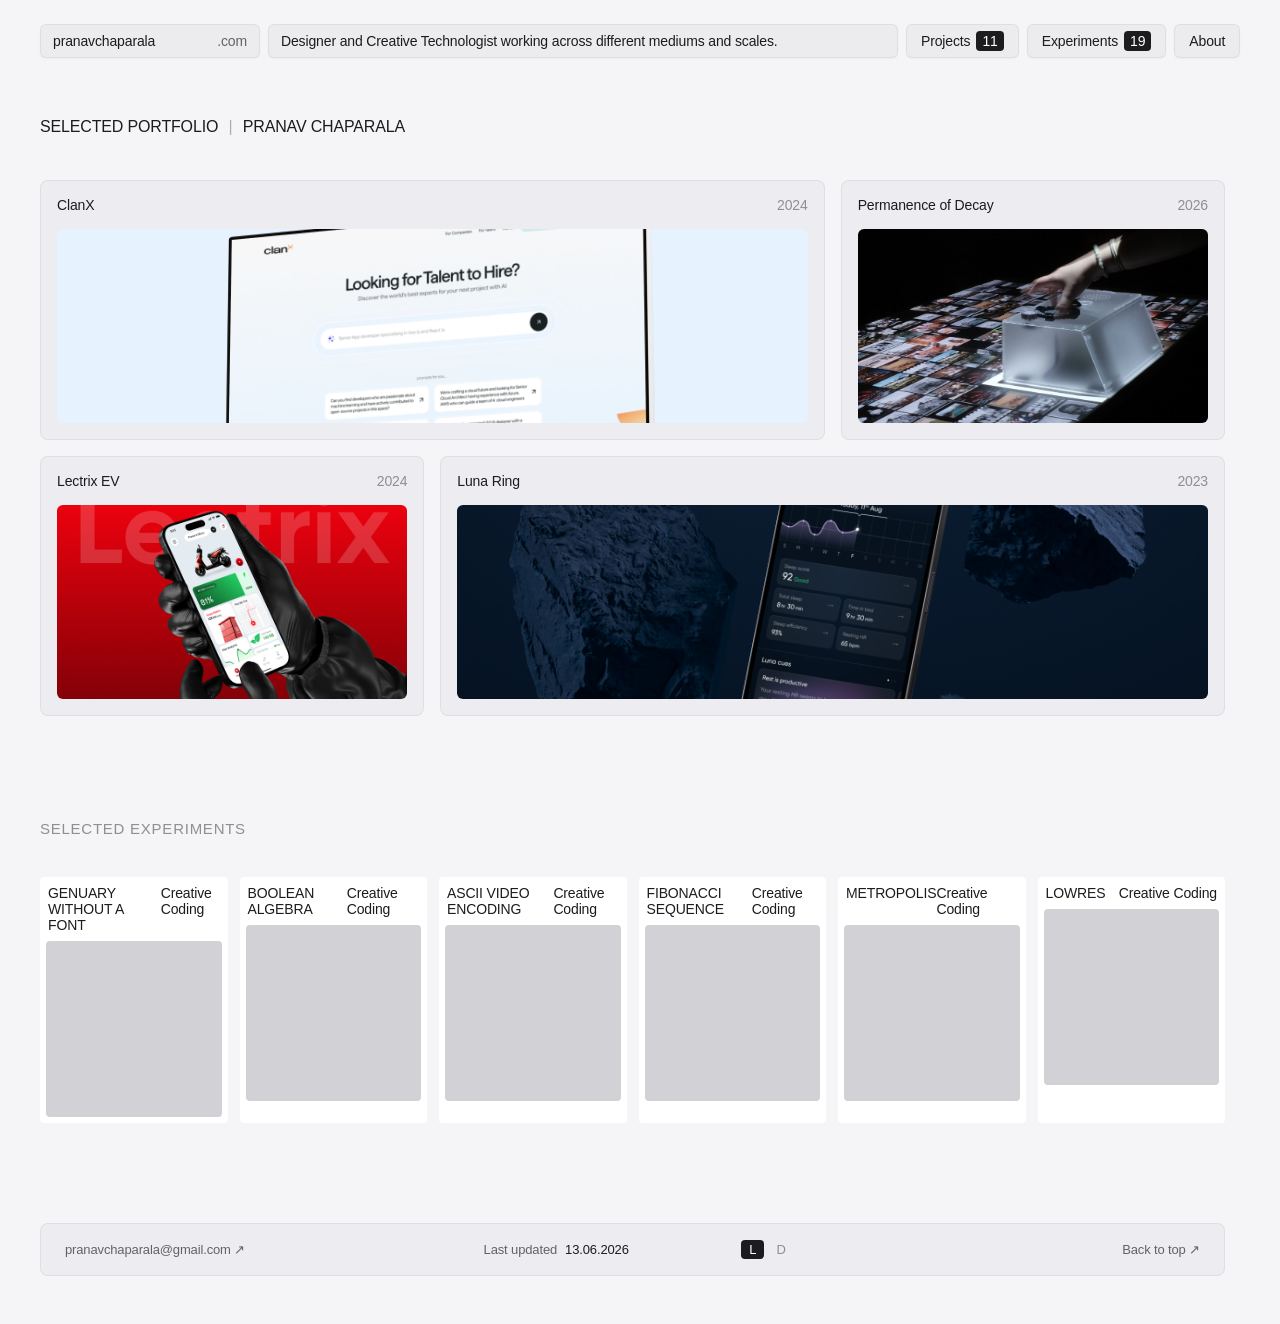
==== commit 54ce6097: "Revert "Test" This reverts commit b88b381d63e0f8bf41c113044d6ef5f80658125d." ====
--- a/index.html
+++ b/index.html
@@ -109,19 +109,10 @@
     <footer class="site-footer">
         <div class="site-footer-col">
             <a href="mailto:pranavchaparala@gmail.com" data-haptic>pranavchaparala@gmail.com ↗</a>
-        </div <div class="site-footer-col" id="nyc-location-wrap">
-        <span>Location</span>
-        <strong>New York</strong>
-        <div class="footer-popup map-popup">
-            <img src="assets/map.png" alt="NYC Map">
         </div>
-        </div>
-        <div class="site-footer-col" id="nyc-time-wrap">
-            <span>Local Time</span>
-            <strong id="nyc-local-time">00:00:00 EST</strong>
-            <div class="footer-popup time-popup" id="other-timezones-list">
-                <!-- Populated by home.js -->
-            </div>
+        <div class="site-footer-col">
+            <span>Last updated</span>
+            <strong>13.06.2026</strong>
         </div>
         <div class="site-footer-col theme-toggle-col">
             <button type="button" class="theme-btn active" data-theme="light" aria-label="Light mode">L</button>
--- a/style.css
+++ b/style.css
@@ -20,11 +20,8 @@
     --bg-surface: #FFFFFF;
     --bg-surface-muted: var(--palette-100);
     --bg-elevated: rgba(232, 232, 237, 0.75);
-
-    /* --- FLIPPED CARD COLORS (LIGHT THEME) --- */
-    --bg-card: var(--palette-100);
-    --bg-card-hover: #FFFFFF;
-
+    --bg-card: #FFFFFF;
+    --bg-card-hover: var(--palette-100);
     --bg-media: var(--palette-200);
     --bg-media-hover: var(--palette-300);
     --bg-inverse: var(--palette-900);
@@ -85,11 +82,8 @@
     --bg-surface: var(--palette-900);
     --bg-surface-muted: var(--palette-800);
     --bg-elevated: rgba(44, 44, 46, 0.75);
-
-    /* --- FLIPPED CARD COLORS (DARK THEME) --- */
-    --bg-card: var(--palette-800);
-    --bg-card-hover: var(--palette-900);
-
+    --bg-card: var(--palette-900);
+    --bg-card-hover: var(--palette-800);
     --bg-media: var(--palette-700);
     --bg-media-hover: var(--palette-600);
     --bg-inverse: var(--palette-050);
@@ -172,16 +166,6 @@
     letter-spacing: -0.01em;
     overflow-x: hidden;
     font-size: 14px;
-    min-height: 100vh;
-    display: flex;
-    flex-direction: column;
-}
-
-body>main,
-body>h1,
-body>.projects-wrapper,
-body>.about-grid {
-    flex: 1;
 }
 
 /* --- STABLE FIXED NAVIGATION BAR --- */
@@ -316,25 +300,15 @@
     }
 
     .nav-btn {
-        height: 34px !important;
-        padding: 6px 24px !important;
-        min-width: 160px !important;
-
-        /* --- NEW ALIGNMENT STYLES --- */
-        display: inline-flex !important;
-        /* Turns the button into a flex container */
-        justify-content: space-around;
-        /* Pushes content to the absolute left and right edges */
-        align-items: left;
-        /* Keeps text vertically centered */
+        height: 34px;
     }
 
     .logo-block {
         display: flex;
         justify-content: space-between;
-        align-items: left;
-        width: 180px;
-        flex-shrink: 1;
+        align-items: center;
+        width: 220px;
+        flex-shrink: 0;
     }
 
     nav {
@@ -369,21 +343,13 @@
     backdrop-filter: blur(16px);
     -webkit-backdrop-filter: blur(16px);
     border: 1px solid var(--border-subtle);
-
-    /* 1. Make sure you have enough padding on the edges */
-    padding: 6px 12px !important;
-
+    padding: 6px 14px;
     font-family: inherit;
     font-size: 14px;
     cursor: pointer;
-
-    /* 2. Force full-width distribution */
-    display: flex !important;
-    justify-content: space-between !important;
-    align-items: center !important;
-    width: 100%;
-    /* Allows it to fill the desktop min-width */
-
+    display: flex;
+    align-items: center;
+    gap: 6px;
     color: var(--text-primary);
     border-radius: 6px;
     box-shadow: var(--shadow-sm);
@@ -400,13 +366,11 @@
 .nav-btn .count {
     background-color: var(--text-primary);
     color: var(--text-on-inverse);
-    padding: 2px 8px;
-    font-size: 12px;
+    padding: 2px 6px;
+    font-size: 14px;
     font-weight: 500;
     border-radius: 4px;
-    min-width: 20px;
-    text-align: center;
-    line-height: 1.3;
+    transition: background-color 0.15s ease, color 0.15s ease;
 }
 
 .nav-btn.active {
@@ -458,15 +422,13 @@
     flex-direction: column;
     gap: 6px;
     background-color: var(--bg-card);
-    border: 1px solid var(--border-subtle);
-    /* Added border variable */
     border-radius: 4px;
     padding: 8px;
     text-decoration: none;
     color: inherit;
     cursor: pointer;
     width: 100%;
-    transition: background-color 0.2s ease, border-color 0.2s ease;
+    transition: background-color 0.2s ease;
 }
 
 /* Inside single-grid, each card fills its grid cell */
@@ -605,7 +567,7 @@
 
 .project-card-container:hover .media-frame img,
 .project-card-container:hover .media-frame video {
-    transform: scale(0.99);
+    transform: scale(0.98);
     border-radius: 4px;
 }
 
@@ -1369,7 +1331,7 @@
 
     nav .nav-btn {
         flex: 1;
-        justify-content: space-around;
+        justify-content: center;
     }
 
     /* Only show first picture of cover on mobile */
@@ -1834,18 +1796,17 @@
 }
 
 .home-bento-card {
-    background-color: var(--bg-card);
+    background-color: var(--bg-panel);
     border: 1px solid var(--border-subtle);
-    border-radius: 4px;
-    padding: 8px;
+    border-radius: 8px;
+    padding: 16px;
     display: flex;
     flex-direction: column;
     justify-content: space-between;
     cursor: pointer;
     overflow: hidden;
     position: relative;
-    transition: background-color 0.2s ease, border-color 0.3s ease, box-shadow 0.3s ease;
-    gap: 6px;
+    transition: transform 0.3s ease, border-color 0.3s ease, box-shadow 0.3s ease;
 }
 
 .bento-span-2 {
@@ -1867,9 +1828,8 @@
     justify-content: space-between;
     width: 100%;
     font-size: 14px;
-    font-weight: 400;
+    font-weight: 500;
     z-index: 2;
-    padding: 2px;
 }
 
 .bento-year {
@@ -1878,14 +1838,13 @@
 }
 
 .bento-media-frame {
-    position: relative;
-    width: 100%;
-    height: 100%;
-    min-height: 0;
-    flex: 1;
-    border-radius: 4px;
+    position: absolute;
+    top: 48px;
+    left: 16px;
+    right: 16px;
+    bottom: 16px;
+    border-radius: 6px;
     overflow: hidden;
-    background-color: var(--bg-media);
 }
 
 .bento-media-frame img {
@@ -1970,9 +1929,9 @@
 
 .footer-popup {
     position: absolute;
-    bottom: calc(100% + 4px);
-    left: 0;
-    transform: translateY(4px);
+    bottom: calc(100% + 8px);
+    left: 50%;
+    transform: translateX(-50%) translateY(4px);
     background: var(--popup-bg);
     border: 1px solid var(--popup-border);
     border-radius: 6px;
@@ -1986,7 +1945,7 @@
 .footer-item:hover .footer-popup {
     opacity: 1;
     pointer-events: auto;
-    transform: translateY(0);
+    transform: translateX(-50%) translateY(0);
 }
 
 /* Map Popup */
@@ -2180,25 +2139,16 @@
     display: grid;
     grid-template-columns: 2fr 1.2fr 1.2fr 1fr;
     gap: 16px;
-    padding: 24px;
+    padding: 16px 24px;
     background-color: var(--bg-panel);
     border: 1px solid var(--border-subtle);
     border-radius: 8px;
     margin-top: 60px;
-    margin-bottom: 0;
+    margin-bottom: 24px;
     font-size: 13px;
     color: var(--text-secondary);
     align-items: center;
     transition: background-color 0.3s ease, border-color 0.3s ease, color 0.3s ease;
-    flex-shrink: 0;
-}
-
-.site-footer.has-theme-toggle {
-    grid-template-columns: 2fr 1.2fr 1.2fr auto 1fr;
-}
-
-body:has(.site-footer) {
-    padding-bottom: 24px;
 }
 
 .site-footer-col {
@@ -2226,7 +2176,7 @@
 .site-footer-col:hover .footer-popup {
     opacity: 1;
     pointer-events: auto;
-    transform: translateY(0);
+    transform: translateX(-50%) translateY(0);
 }
 
 .theme-toggle-col {
@@ -2276,6 +2226,9 @@
     }
 }
 
+.site-footer.has-theme-toggle {
+    grid-template-columns: 2fr 1.2fr 1.2fr auto 1fr;
+}
 
 .theme-toggle-fixed {
     position: fixed;
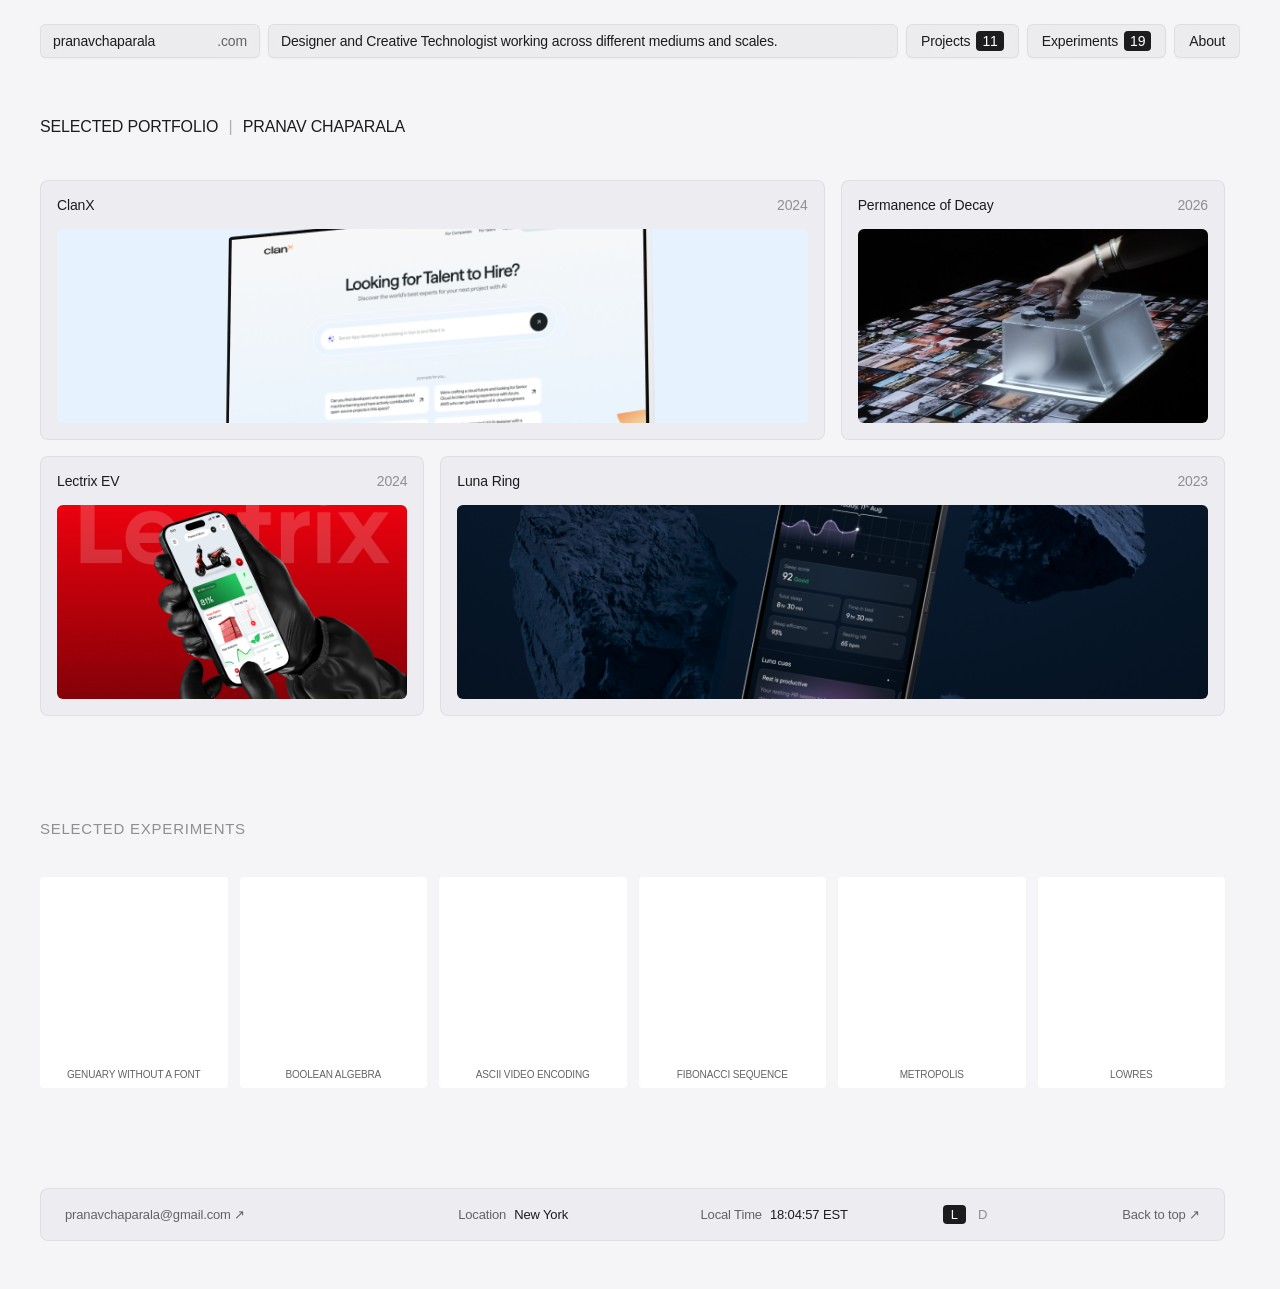
==== commit 61a8d48b: "Revert "Cline Improvements" This reverts commit 4d3ccdb3cf1281102efc341cad4196e45ca38422." ====
--- a/index.html
+++ b/index.html
@@ -28,12 +28,10 @@
 
     <header>
         <a href="index.html" class="header-block logo-block">pranavchaparala<span>.com</span></a>
-        <div class="header-block tagline-block">Designer and Creative Technologist working across different mediums and
-            scales.</div>
+        <div class="header-block tagline-block">Designer and Creative Technologist working across different mediums and scales.</div>
         <nav id="main-nav">
-            <a href="projects.html" class="nav-btn">Projects <span class="count" id="nav-projects-count">11</span></a>
-            <a href="experiments.html" class="nav-btn">Experiments <span class="count"
-                    id="nav-experiments-count">19</span></a>
+            <a href="projects.html" class="nav-btn">Projects <span class="count">11</span></a>
+            <a href="experiments.html" class="nav-btn">Experiments <span class="count">19</span></a>
             <a href="about.html" class="nav-btn">About</a>
         </nav>
     </header>
@@ -62,13 +60,10 @@
             <div class="modal-inner-content-frame">
                 <div class="modal-sticky-header">
                     <div class="modal-nav-header-container">
-                        <div class="header-block modal-project-title" id="modal-title-target">Project Architectural
-                            Overview</div>
+                        <div class="header-block modal-project-title" id="modal-title-target">Project Architectural Overview</div>
                         <a class="nav-btn active" id="modal-action-btn" target="_blank">Live Website ↗</a>
-                        <button class="nav-btn" id="modal-close-btn-desktop" onclick="closeCaseStudy(event)">Close
-                            View</button>
-                        <button class="nav-btn active" id="modal-close-btn-mobile"
-                            onclick="closeCaseStudy(event)">Close</button>
+                        <button class="nav-btn" id="modal-close-btn-desktop" onclick="closeCaseStudy(event)">Close View</button>
+                        <button class="nav-btn active" id="modal-close-btn-mobile" onclick="closeCaseStudy(event)">Close</button>
                     </div>
                 </div>
 
@@ -106,26 +101,34 @@
         </div>
     </div>
 
-    <footer class="site-footer">
+    <footer class="site-footer has-theme-toggle">
         <div class="site-footer-col">
             <a href="mailto:pranavchaparala@gmail.com" data-haptic>pranavchaparala@gmail.com ↗</a>
         </div>
-        <div class="site-footer-col">
-            <span>Last updated</span>
-            <strong>13.06.2026</strong>
+        <div class="site-footer-col" id="nyc-location-wrap">
+            <span>Location</span>
+            <strong>New York</strong>
+            <div class="footer-popup map-popup">
+                <img src="assets/map.png" alt="NYC Map">
+            </div>
+        </div>
+        <div class="site-footer-col" id="nyc-time-wrap">
+            <span>Local Time</span>
+            <strong id="nyc-local-time">00:00:00 EST</strong>
+            <div class="footer-popup time-popup" id="other-timezones-list">
+                <!-- Populated by home.js -->
+            </div>
         </div>
         <div class="site-footer-col theme-toggle-col">
             <button type="button" class="theme-btn active" data-theme="light" aria-label="Light mode">L</button>
             <button type="button" class="theme-btn" data-theme="dark" aria-label="Dark mode">D</button>
         </div>
         <div class="site-footer-col scroll-top-col">
-            <a href="#" onclick="window.scrollTo({top:0, behavior:'smooth'}); return false;" data-haptic>Back to top
-                ↗</a>
+            <a href="#" onclick="window.scrollTo({top:0, behavior:'smooth'}); return false;" data-haptic>Back to top ↗</a>
         </div>
     </footer>
 
     <script src="projects.js"></script>
-    <script src="nav-sync.js"></script>
     <script src="haptics.js"></script>
     <script src="page-transition.js"></script>
     <script src="experiments.js"></script>
--- a/style.css
+++ b/style.css
@@ -218,13 +218,13 @@
 .logo-block span {
     display: inline-block;
     color: var(--text-secondary);
+    margin-left: 8px;
+    transition: margin-left 0.3s cubic-bezier(0.16, 1, 0.3, 1), color 0.15s ease;
+}
+
+.logo-block:hover span {
     margin-left: 0px;
-    transition: margin-left 0.3s cubic-bezier(0.16, 1, 0.3, 1), color 0.15s ease;
-}
-
-.logo-block:hover span {
-    margin-left: 8px;
-    color: var(--text-primary);
+    color: var(--text-accent-hover);
 }
 
 .tagline-block {
@@ -1301,7 +1301,7 @@
 
 @media (max-width: 1024px) {
     body {
-        padding: 100px 16px 16px 16px;
+        padding: 110px 16px 16px 16px;
     }
 
     header {
@@ -1743,12 +1743,12 @@
     position: absolute;
     top: 0;
     left: 0;
+    bottom: 0;
     width: 0;
-    height: 100%;
-    background-color: #CBD1D7;
+    background-color: var(--bg-card-hover);
     transition: width 1.2s cubic-bezier(0.65, 0, 0.35, 1), opacity 0.4s ease;
+    z-index: -1;
     opacity: 0;
-    z-index: -1;
 }
 
 .tagline-block.tagline-loading::after {
@@ -1775,13 +1775,11 @@
     body:has(.modal-overlay.expanded) header,
     body:has(.modal-overlay.rail-active) header {
         transform: translateY(-160px) !important;
-        transition: transform 0.65s cubic-bezier(0.16, 1, 0.3, 1) !important;
     }
 
     body:has(.modal-overlay.expanded) .modal-sticky-header,
     body:has(.modal-overlay.rail-active) .modal-sticky-header {
         top: 0 !important;
-        transition: top 0.65s cubic-bezier(0.16, 1, 0.3, 1) !important;
     }
 }
 
@@ -1878,7 +1876,7 @@
 
 .home-experiment-thumb {
     cursor: pointer;
-    padding: 6px !important;
+    padding: 8px !important;
 }
 
 .thumb-media-wrap {
@@ -1886,7 +1884,7 @@
     aspect-ratio: 1;
     border-radius: 4px;
     overflow: hidden;
-    background: var(--bg-media);
+    background: var(--bg-card);
 }
 
 .thumb-media-wrap img,
@@ -1894,6 +1892,17 @@
     width: 100%;
     height: 100%;
     object-fit: cover;
+}
+
+.thumb-title {
+    font-size: 10px;
+    font-weight: 500;
+    color: var(--text-secondary);
+    margin-top: 6px;
+    white-space: nowrap;
+    overflow: hidden;
+    text-overflow: ellipsis;
+    text-align: center;
 }
 
 /* --- Home Footer & Popups --- */
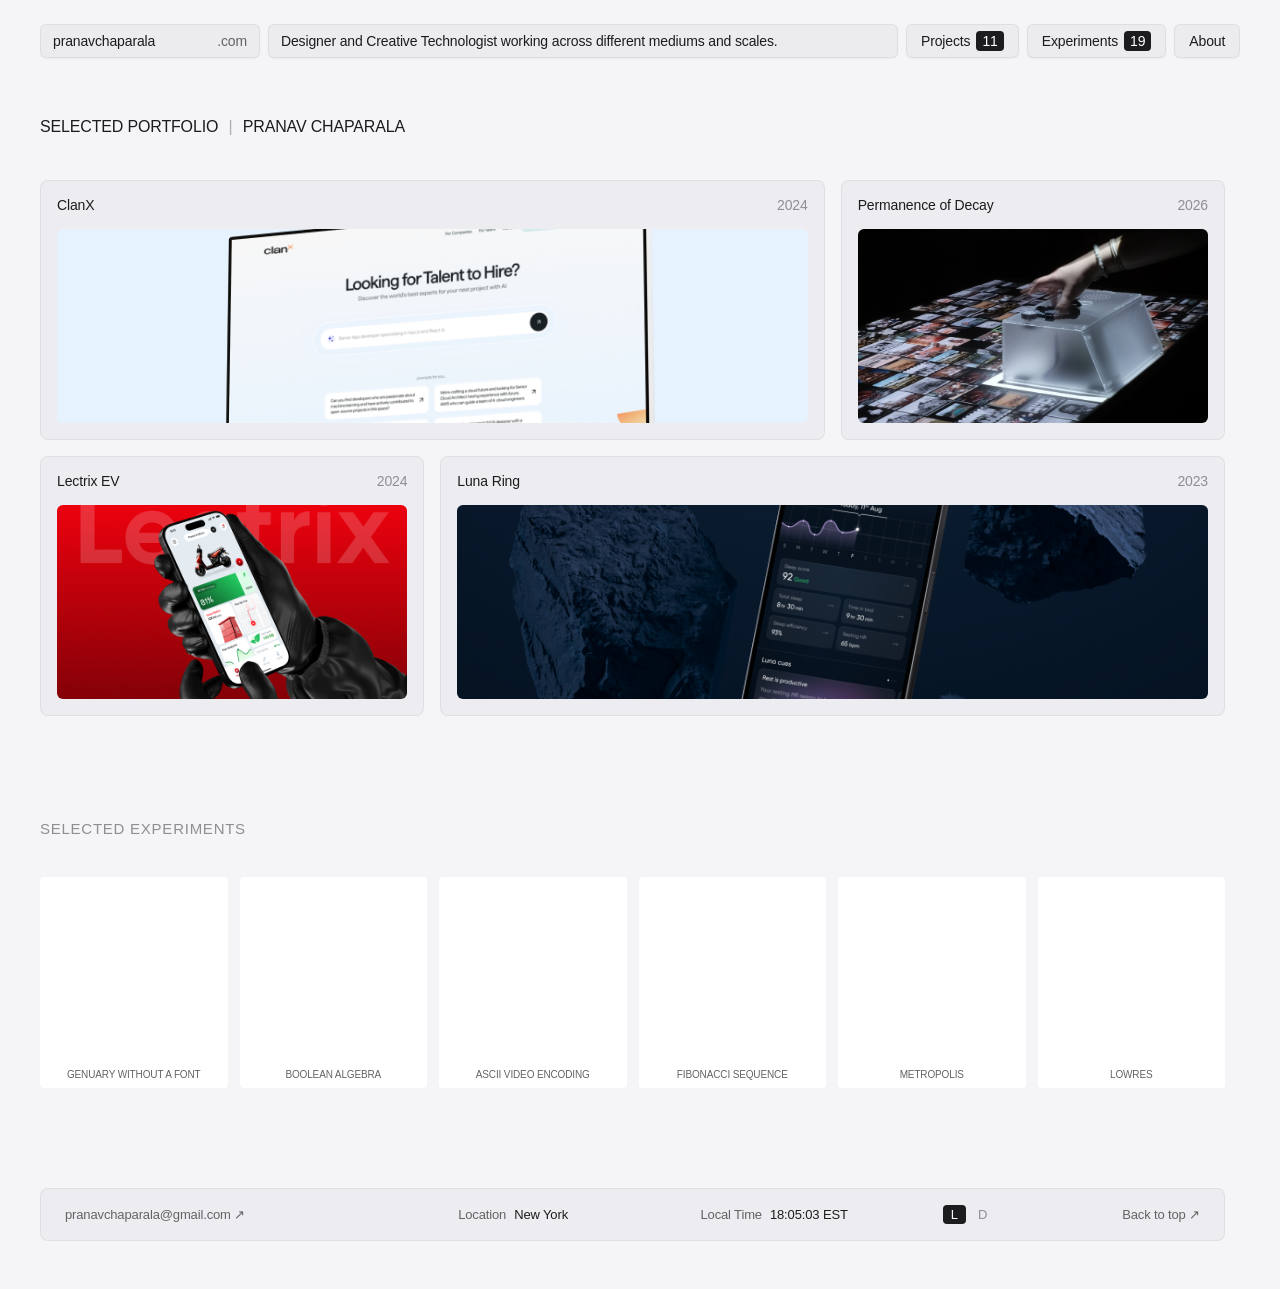
==== commit cda7882b: "Idk what this is" ====
--- a/index.html
+++ b/index.html
@@ -28,7 +28,8 @@
 
     <header>
         <a href="index.html" class="header-block logo-block">pranavchaparala<span>.com</span></a>
-        <div class="header-block tagline-block">Designer and Creative Technologist working across different mediums and scales.</div>
+        <div class="header-block tagline-block">Designer and Creative Technologist working across different mediums and
+            scales.</div>
         <nav id="main-nav">
             <a href="projects.html" class="nav-btn">Projects <span class="count">11</span></a>
             <a href="experiments.html" class="nav-btn">Experiments <span class="count">19</span></a>
@@ -60,10 +61,13 @@
             <div class="modal-inner-content-frame">
                 <div class="modal-sticky-header">
                     <div class="modal-nav-header-container">
-                        <div class="header-block modal-project-title" id="modal-title-target">Project Architectural Overview</div>
+                        <div class="header-block modal-project-title" id="modal-title-target">Project Architectural
+                            Overview</div>
                         <a class="nav-btn active" id="modal-action-btn" target="_blank">Live Website ↗</a>
-                        <button class="nav-btn" id="modal-close-btn-desktop" onclick="closeCaseStudy(event)">Close View</button>
-                        <button class="nav-btn active" id="modal-close-btn-mobile" onclick="closeCaseStudy(event)">Close</button>
+                        <button class="nav-btn" id="modal-close-btn-desktop" onclick="closeCaseStudy(event)">Close
+                            View</button>
+                        <button class="nav-btn active" id="modal-close-btn-mobile"
+                            onclick="closeCaseStudy(event)">Close</button>
                     </div>
                 </div>
 
@@ -124,7 +128,8 @@
             <button type="button" class="theme-btn" data-theme="dark" aria-label="Dark mode">D</button>
         </div>
         <div class="site-footer-col scroll-top-col">
-            <a href="#" onclick="window.scrollTo({top:0, behavior:'smooth'}); return false;" data-haptic>Back to top ↗</a>
+            <a href="#" onclick="window.scrollTo({top:0, behavior:'smooth'}); return false;" data-haptic>Back to top
+                ↗</a>
         </div>
     </footer>
 
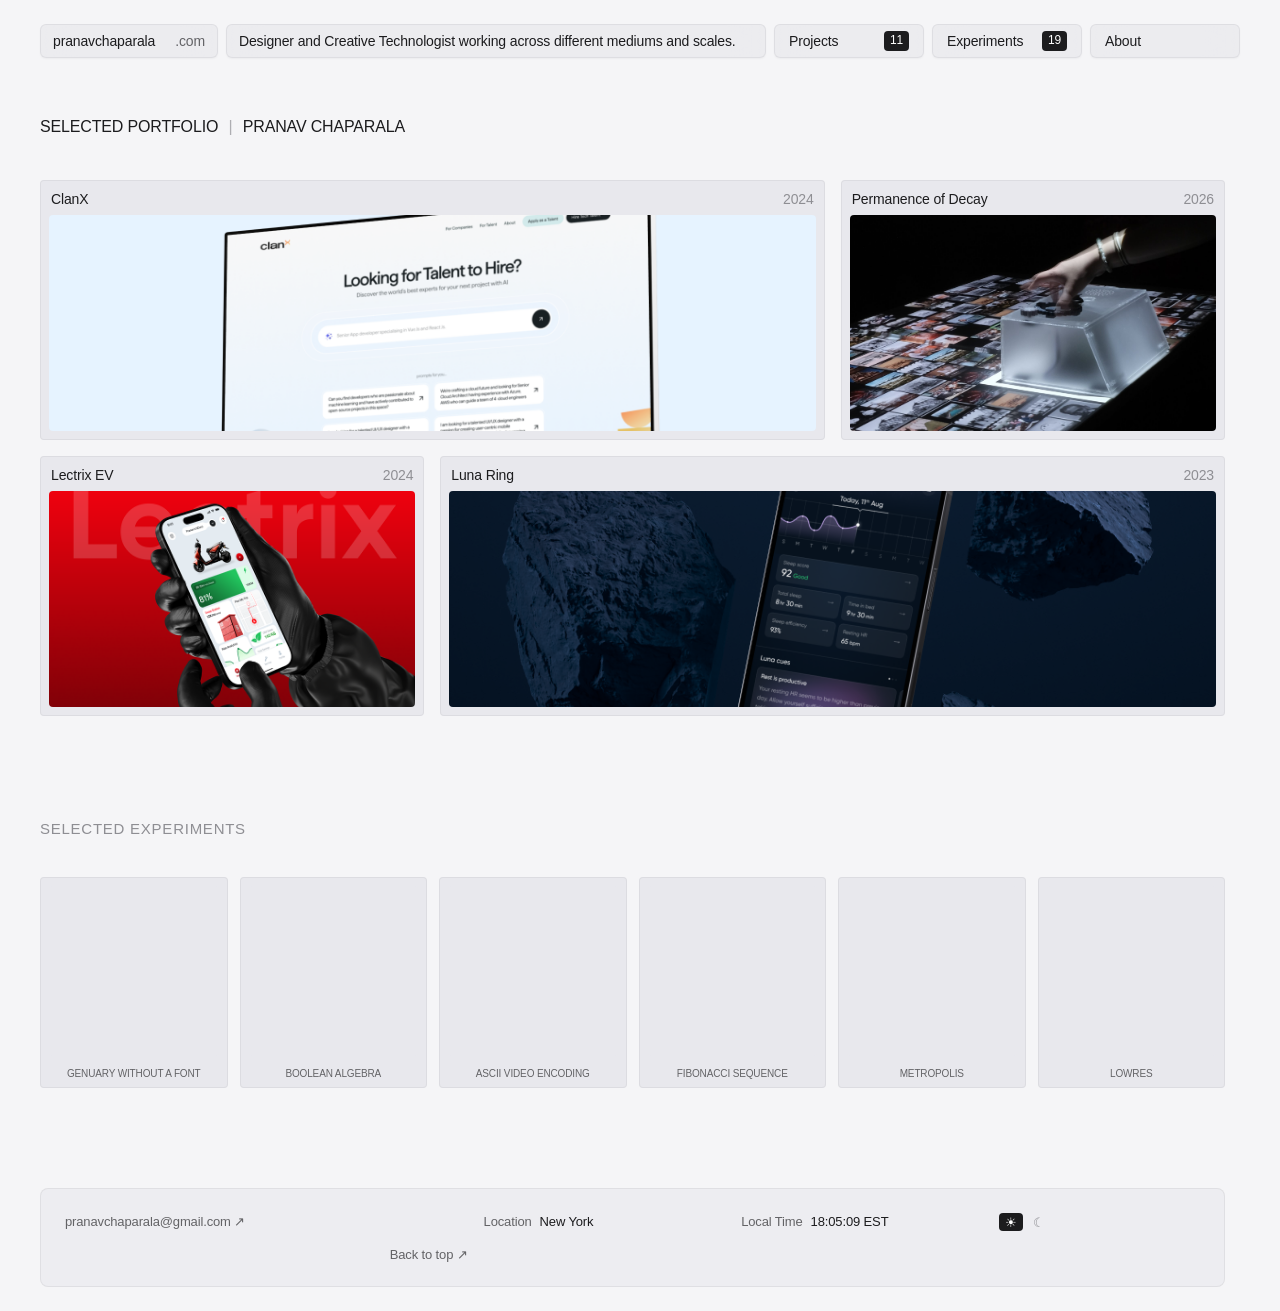
==== commit cfd6d0fc: "Updated with the Ai" ====
--- a/index.html
+++ b/index.html
@@ -66,8 +66,6 @@
                         <a class="nav-btn active" id="modal-action-btn" target="_blank">Live Website ↗</a>
                         <button class="nav-btn" id="modal-close-btn-desktop" onclick="closeCaseStudy(event)">Close
                             View</button>
-                        <button class="nav-btn active" id="modal-close-btn-mobile"
-                            onclick="closeCaseStudy(event)">Close</button>
                     </div>
                 </div>
 
@@ -124,8 +122,10 @@
             </div>
         </div>
         <div class="site-footer-col theme-toggle-col">
-            <button type="button" class="theme-btn active" data-theme="light" aria-label="Light mode">L</button>
-            <button type="button" class="theme-btn" data-theme="dark" aria-label="Dark mode">D</button>
+            <button type="button" class="theme-btn active" data-theme="light" aria-label="Light mode"><span
+                    class="icon">☀</span></button>
+            <button type="button" class="theme-btn" data-theme="dark" aria-label="Dark mode"><span
+                    class="icon">☾</span></button>
         </div>
         <div class="site-footer-col scroll-top-col">
             <a href="#" onclick="window.scrollTo({top:0, behavior:'smooth'}); return false;" data-haptic>Back to top
--- a/style.css
+++ b/style.css
@@ -20,8 +20,11 @@
     --bg-surface: #FFFFFF;
     --bg-surface-muted: var(--palette-100);
     --bg-elevated: rgba(232, 232, 237, 0.75);
-    --bg-card: #FFFFFF;
-    --bg-card-hover: var(--palette-100);
+
+    /* --- FLIPPED CARD COLORS (LIGHT THEME) --- */
+    --bg-card: var(--palette-100);
+    --bg-card-hover: #FFFFFF;
+
     --bg-media: var(--palette-200);
     --bg-media-hover: var(--palette-300);
     --bg-inverse: var(--palette-900);
@@ -82,8 +85,11 @@
     --bg-surface: var(--palette-900);
     --bg-surface-muted: var(--palette-800);
     --bg-elevated: rgba(44, 44, 46, 0.75);
-    --bg-card: var(--palette-900);
-    --bg-card-hover: var(--palette-800);
+
+    /* --- FLIPPED CARD COLORS (DARK THEME) --- */
+    --bg-card: var(--palette-800);
+    --bg-card-hover: var(--palette-900);
+
     --bg-media: var(--palette-700);
     --bg-media-hover: var(--palette-600);
     --bg-inverse: var(--palette-050);
@@ -166,6 +172,16 @@
     letter-spacing: -0.01em;
     overflow-x: hidden;
     font-size: 14px;
+    min-height: 100vh;
+    display: flex;
+    flex-direction: column;
+}
+
+body>main,
+body>h1,
+body>.projects-wrapper,
+body>.about-grid {
+    flex: 1;
 }
 
 /* --- STABLE FIXED NAVIGATION BAR --- */
@@ -223,7 +239,6 @@
 }
 
 .logo-block:hover span {
-    margin-left: 0px;
     color: var(--text-accent-hover);
 }
 
@@ -277,7 +292,6 @@
     nav {
         transition: opacity 0.4s cubic-bezier(0.16, 1, 0.3, 1), transform 0.4s cubic-bezier(0.16, 1, 0.3, 1);
     }
-
 }
 
 /* --- Desktop modal seamless transition --- */
@@ -297,22 +311,42 @@
 @media (min-width: 1025px) {
     .header-block {
         height: 34px;
-    }
-
-    .nav-btn {
-        height: 34px;
+        display: flex;
+        align-items: center;
+        justify-content: space-between;
+    }
+
+    nav>.nav-btn {
+        height: 34px !important;
+        padding: 6px 14px !important;
+        /* Perfect inner breathing room */
+        width: 150px !important;
+        /* Hardcoded absolute width to guarantee they look uniform and 1.5x wider */
+        box-sizing: border-box !important;
     }
 
     .logo-block {
         display: flex;
-        justify-content: space-between;
         align-items: center;
-        width: 220px;
+        width: auto;
+        /* Reverted to auto so your logo text never squishes */
+        flex-shrink: 0;
+        gap: 12px;
+        /* Controls space between logo container and tagline */
+    }
+
+    .tagline-block {
+        max-width: none;
+        /* Removed restrictions to restore the seamless un-cropped layout */
         flex-shrink: 0;
     }
 
     nav {
         margin-left: auto;
+        flex-shrink: 0;
+        display: flex;
+        gap: 8px;
+        /* Clean gap spacing between the wide buttons */
     }
 }
 
@@ -343,13 +377,18 @@
     backdrop-filter: blur(16px);
     -webkit-backdrop-filter: blur(16px);
     border: 1px solid var(--border-subtle);
-    padding: 6px 14px;
+    padding: 6px 12px;
     font-family: inherit;
     font-size: 14px;
     cursor: pointer;
-    display: flex;
-    align-items: center;
-    gap: 6px;
+
+    /* --- STRUCTURAL FLEX LAYOUT --- */
+    display: flex !important;
+    justify-content: space-between !important;
+    /* Forces items to absolute opposite edges */
+    align-items: center !important;
+    /* Vertical alignment tracking */
+
     color: var(--text-primary);
     border-radius: 6px;
     box-shadow: var(--shadow-sm);
@@ -367,10 +406,12 @@
     background-color: var(--text-primary);
     color: var(--text-on-inverse);
     padding: 2px 6px;
-    font-size: 14px;
+    font-size: 12px;
     font-weight: 500;
     border-radius: 4px;
-    transition: background-color 0.15s ease, color 0.15s ease;
+    min-width: 20px;
+    text-align: center;
+    line-height: 1.3;
 }
 
 .nav-btn.active {
@@ -422,13 +463,14 @@
     flex-direction: column;
     gap: 6px;
     background-color: var(--bg-card);
+    border: 1px solid var(--border-subtle);
     border-radius: 4px;
     padding: 8px;
     text-decoration: none;
     color: inherit;
     cursor: pointer;
     width: 100%;
-    transition: background-color 0.2s ease;
+    transition: background-color 0.2s ease, border-color 0.2s ease;
 }
 
 /* Inside single-grid, each card fills its grid cell */
@@ -578,6 +620,7 @@
 
 .project-card-container:hover {
     background-color: var(--bg-card-hover);
+    border-color: var(--border-hover);
 }
 
 /* projects-section: flex column, gaps between layout rows */
@@ -632,8 +675,16 @@
 }
 
 /* Reuse project card hover — scale image, match bg so no shadow ring */
+.experiment-item.project-card-container:hover {
+    border-color: var(--border-hover);
+}
+
 .experiment-item.project-card-container:hover .experiment-media-wrap {
     background-color: var(--bg-card-hover);
+}
+
+.experiment-item.project-card-container {
+    border: 1px solid var(--border-subtle);
 }
 
 .experiment-item.project-card-container:hover .experiment-media {
@@ -954,13 +1005,13 @@
     top: 0;
     background-color: transparent;
     z-index: 99;
-    padding: 24px 32px;
+    padding: 24px;
     transition: padding 0.5s cubic-bezier(0.16, 1, 0.3, 1);
     pointer-events: none;
 }
 
 .modal-overlay.expanded .modal-sticky-header {
-    padding: 24px 40px;
+    padding: 24px 24px;
     /* Match main tagline padding */
 }
 
@@ -997,7 +1048,7 @@
 
     .modal-overlay.expanded .modal-project-title,
     .modal-overlay.rail-active .modal-project-title {
-        margin-left: 228px !important;
+        margin-left: 214px !important;
     }
 }
 
@@ -1126,7 +1177,7 @@
 }
 
 .mobile-live-website-btn {
-    display: none;
+    display: none !important;
 }
 
 #modal-close-btn-mobile {
@@ -1269,24 +1320,6 @@
     opacity: 0.7;
 }
 
-.experiment-modal-close {
-    position: absolute;
-    top: -40px;
-    right: 0;
-    background: var(--scrim-control-bg);
-    border: none;
-    color: var(--text-on-scrim);
-    font-size: 14px;
-    padding: 6px 14px;
-    border-radius: 4px;
-    cursor: pointer;
-    font-family: inherit;
-    transition: background 0.15s ease;
-}
-
-.experiment-modal-close:hover {
-    background: var(--scrim-control-bg-hover);
-}
 
 /* --- Responsive Breakpoints --- */
 @media (max-width: 992px) {
@@ -1295,7 +1328,7 @@
     }
 
     .modal-overlay.expanded .modal-body-scroller-content {
-        padding: 12px 32px 48px 32px;
+        padding: 10px 32px 48px 32px;
     }
 }
 
@@ -1392,13 +1425,8 @@
     }
 
     /* Modal button changes for mobile */
-    #modal-action-btn,
-    #modal-close-btn-desktop {
+    #modal-action-btn {
         display: none !important;
-    }
-
-    #modal-close-btn-mobile {
-        display: flex !important;
     }
 
     .mobile-live-website-btn {
@@ -1743,12 +1771,12 @@
     position: absolute;
     top: 0;
     left: 0;
-    bottom: 0;
     width: 0;
-    background-color: var(--bg-card-hover);
+    height: 100%;
+    background-color: #CBD1D7;
     transition: width 1.2s cubic-bezier(0.65, 0, 0.35, 1), opacity 0.4s ease;
+    opacity: 0;
     z-index: -1;
-    opacity: 0;
 }
 
 .tagline-block.tagline-loading::after {
@@ -1794,17 +1822,18 @@
 }
 
 .home-bento-card {
-    background-color: var(--bg-panel);
+    background-color: var(--bg-card);
     border: 1px solid var(--border-subtle);
-    border-radius: 8px;
-    padding: 16px;
+    border-radius: 4px;
+    padding: 8px;
     display: flex;
     flex-direction: column;
     justify-content: space-between;
     cursor: pointer;
     overflow: hidden;
     position: relative;
-    transition: transform 0.3s ease, border-color 0.3s ease, box-shadow 0.3s ease;
+    transition: background-color 0.2s ease, border-color 0.3s ease, box-shadow 0.3s ease;
+    gap: 6px;
 }
 
 .bento-span-2 {
@@ -1826,8 +1855,9 @@
     justify-content: space-between;
     width: 100%;
     font-size: 14px;
-    font-weight: 500;
+    font-weight: 400;
     z-index: 2;
+    padding: 2px;
 }
 
 .bento-year {
@@ -1836,13 +1866,14 @@
 }
 
 .bento-media-frame {
-    position: absolute;
-    top: 48px;
-    left: 16px;
-    right: 16px;
-    bottom: 16px;
-    border-radius: 6px;
+    position: relative;
+    width: 100%;
+    height: 100%;
+    min-height: 0;
+    flex: 1;
+    border-radius: 4px;
     overflow: hidden;
+    background-color: var(--bg-media);
 }
 
 .bento-media-frame img {
@@ -1938,9 +1969,9 @@
 
 .footer-popup {
     position: absolute;
-    bottom: calc(100% + 8px);
-    left: 50%;
-    transform: translateX(-50%) translateY(4px);
+    bottom: calc(100% + 4px);
+    left: 0;
+    transform: translateY(4px);
     background: var(--popup-bg);
     border: 1px solid var(--popup-border);
     border-radius: 6px;
@@ -1954,7 +1985,7 @@
 .footer-item:hover .footer-popup {
     opacity: 1;
     pointer-events: auto;
-    transform: translateX(-50%) translateY(0);
+    transform: translateY(0);
 }
 
 /* Map Popup */
@@ -2148,16 +2179,17 @@
     display: grid;
     grid-template-columns: 2fr 1.2fr 1.2fr 1fr;
     gap: 16px;
-    padding: 16px 24px;
+    padding: 24px;
     background-color: var(--bg-panel);
     border: 1px solid var(--border-subtle);
     border-radius: 8px;
     margin-top: 60px;
-    margin-bottom: 24px;
+    margin-bottom: 0;
     font-size: 13px;
     color: var(--text-secondary);
     align-items: center;
     transition: background-color 0.3s ease, border-color 0.3s ease, color 0.3s ease;
+    flex-shrink: 0;
 }
 
 .site-footer-col {
@@ -2185,7 +2217,7 @@
 .site-footer-col:hover .footer-popup {
     opacity: 1;
     pointer-events: auto;
-    transform: translateX(-50%) translateY(0);
+    transform: translateY(0);
 }
 
 .theme-toggle-col {
@@ -2193,7 +2225,7 @@
 }
 
 .theme-btn {
-    padding: 2px 8px;
+    padding: 2px 6px;
     border: none;
     border-radius: 4px;
     cursor: pointer;
@@ -2201,13 +2233,19 @@
     color: var(--text-muted);
     font-weight: 500;
     font-family: inherit;
-    font-size: inherit;
+    font-size: 13px;
+    line-height: 1;
     transition: background-color 0.15s ease, color 0.15s ease;
 }
 
 .theme-btn.active {
     background-color: var(--text-primary);
     color: var(--text-on-inverse);
+}
+
+.theme-btn .icon {
+    display: inline-block;
+    vertical-align: middle;
 }
 
 .scroll-top-col {
@@ -2233,10 +2271,6 @@
     .scroll-top-col {
         justify-content: flex-start;
     }
-}
-
-.site-footer.has-theme-toggle {
-    grid-template-columns: 2fr 1.2fr 1.2fr auto 1fr;
 }
 
 .theme-toggle-fixed {
